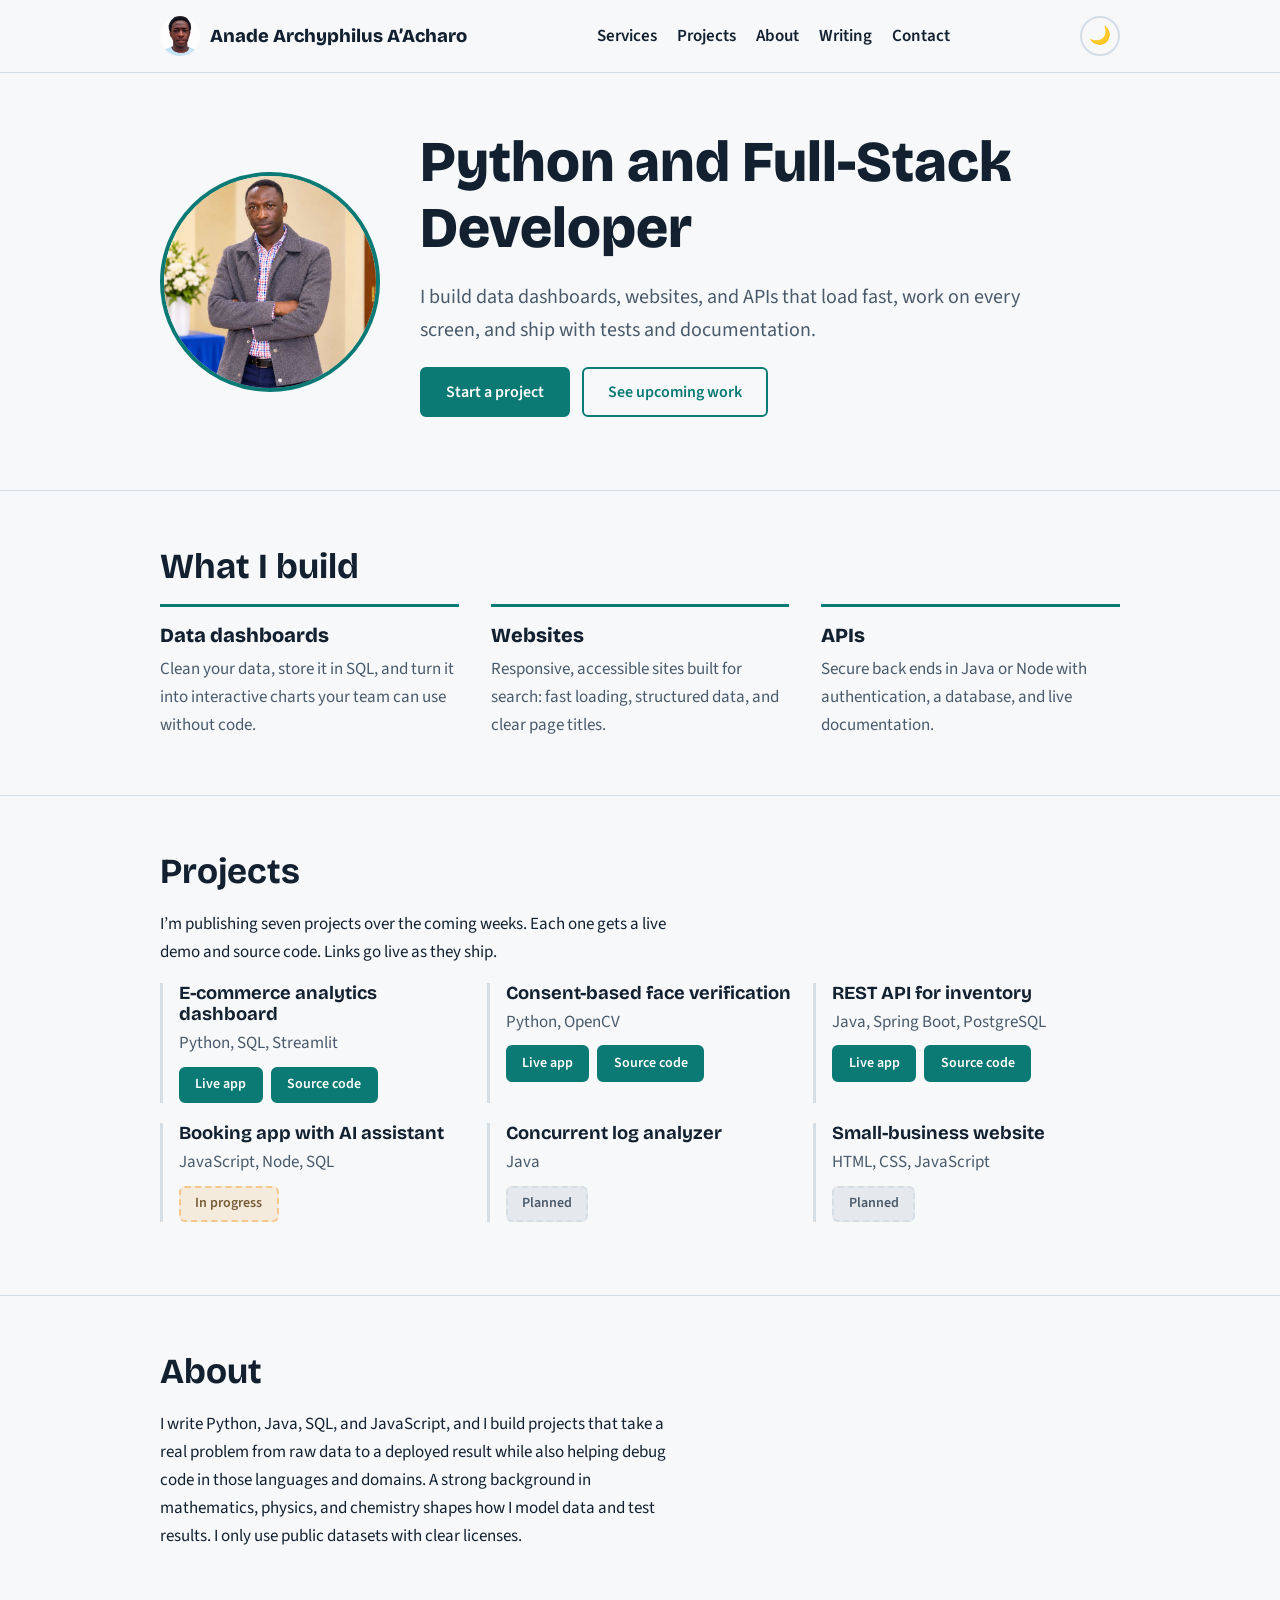
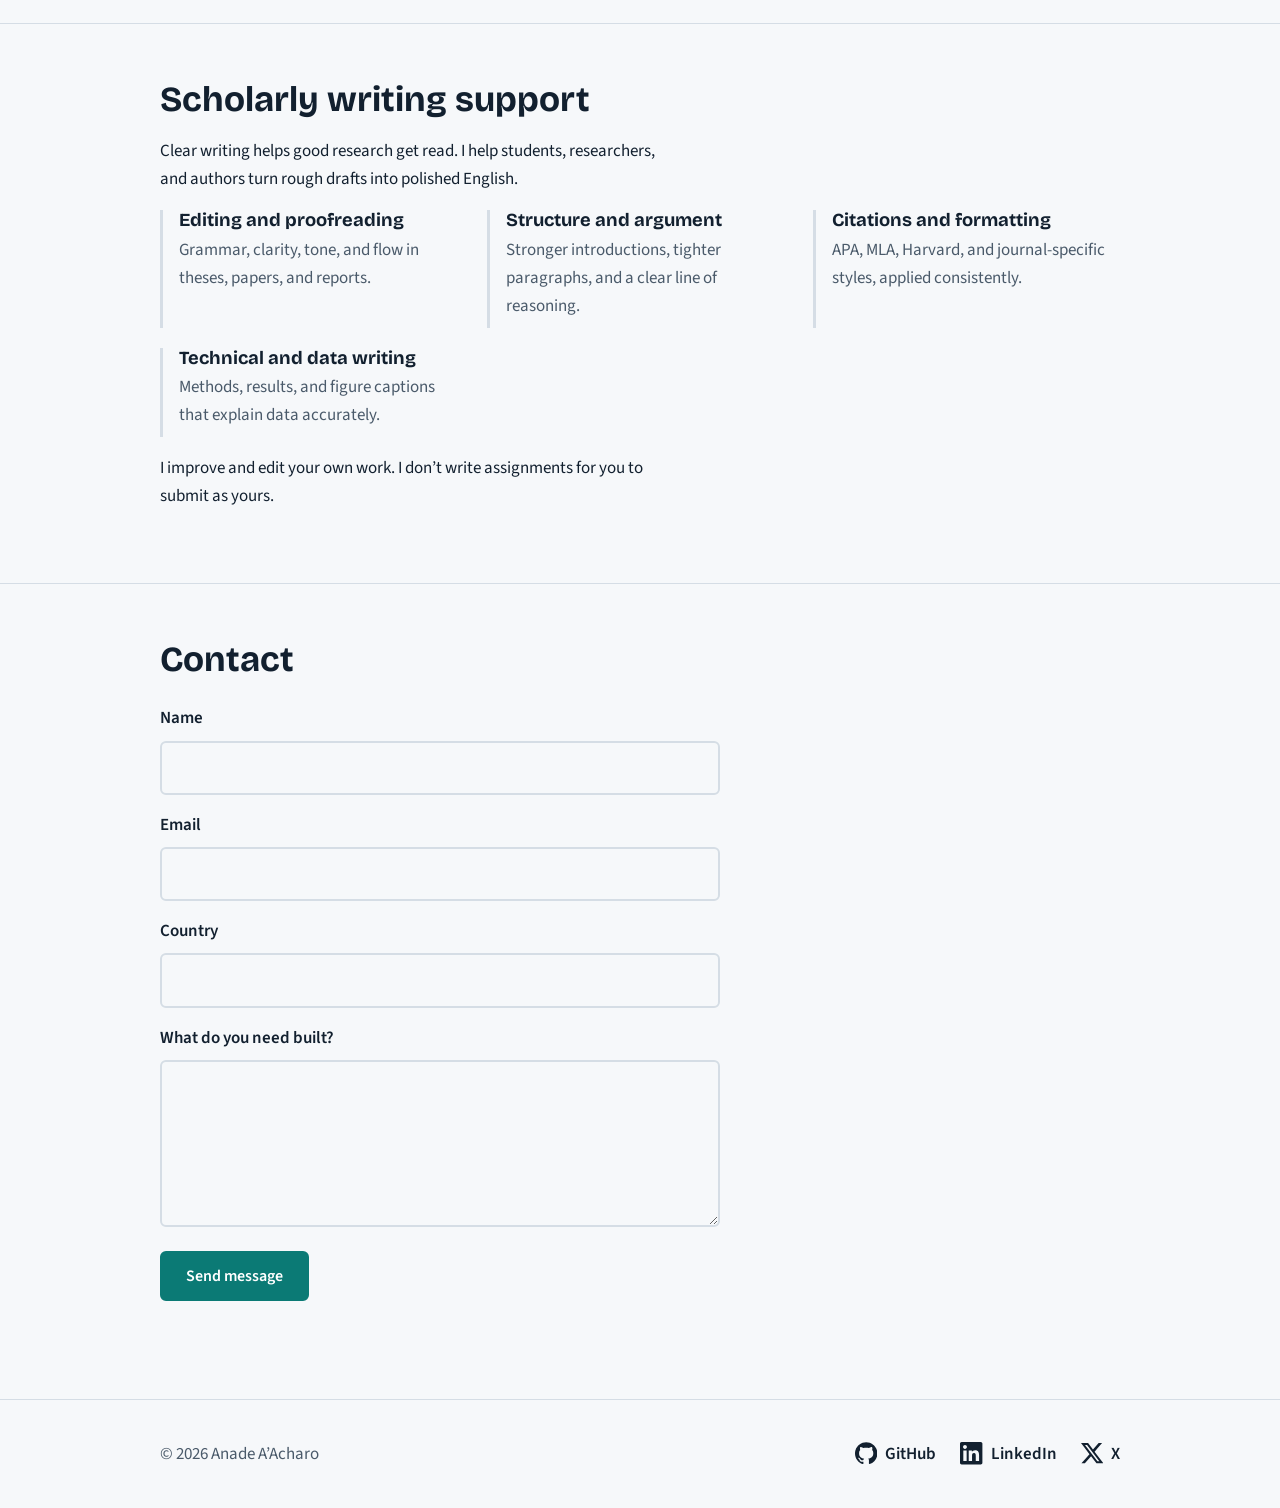
==== index.html @ d9022b90 "Add inventory applications links" ====
<!DOCTYPE html>
<!-- The doctype tells the browser to use modern HTML5 rules. -->
<html lang="en"> <!-- lang helps screen readers and search engines know the language -->
<head>
  <meta charset="UTF-8">
  <!-- Makes the page scale properly on phones: essential for responsiveness -->
  <meta name="viewport" content="width=device-width, initial-scale=1">

  <!-- SEO: the title and description are what Google shows in search results -->
  <title>Anade A’Acharo | Python and Full-Stack Developer | Data Analyst</title>
  <meta name="description" content="Freelance Python and full-stack developer building data dashboards, responsive websites, and REST APIs, with scholarly writing and editing support for clients worldwide.">
  <link rel="canonical" href="https://aachar-0.github.io/">
  <meta name="author" content="Anade A’Acharo">
  <meta name="google-site-verification" content="kUmD4lIhFKWW8tLkcG2VyzNRamqVXwIVjTG7oOq6bxc" />

  <!-- Open Graph / Twitter: the preview card shown when the link is shared on LinkedIn.
       og-image.jpg is a 1200x630 card made by tools/make_og_image.py (face fully visible) -->
  <meta property="og:type" content="website">
  <meta property="og:title" content="Anade A’Acharo | Python and Full-Stack Developer | Data Analyst">
  <meta property="og:description" content="Data dashboards, websites, and APIs built to be fast, tested, and documented.">
  <meta property="og:url" content="https://aachar-0.github.io/">
  <meta property="og:image" content="https://aachar-0.github.io/assets/og-image.jpg">
  <meta property="og:image:width" content="1200">
  <meta property="og:image:height" content="630">
  <meta property="og:image:alt" content="Portrait of Anade A’Acharo, Python and full-stack developer">
  <meta name="twitter:card" content="summary_large_image">

  <!-- Structured data: tells search engines exactly who this page is about -->
  <script type="application/ld+json">
  {
    "@context": "https://schema.org",
    "@type": "Person",
    "name": "Anade A’Acharo",
    "jobTitle": "Python and Full-Stack Developer",
    "url": "https://aachar-0.github.io/",
    "image": "https://aachar-0.github.io/assets/photo.jpg",
    "sameAs": ["https://github.com/AAchar-0", "https://www.linkedin.com/in/anade-archyphilus-acharo-9b83a5324/", "https://x.com/a_acharo"],
    "knowsAbout": ["Python", "Java", "JavaScript", "SQL", "Data visualization", "REST APIs", "Applied mathematics", "Academic editing", "Scholarly writing"]
  }
  </script>

  <!-- Fonts load from Google; the fallback fonts in the CSS show while they download -->
  <link rel="preconnect" href="https://fonts.googleapis.com">
  <link rel="preconnect" href="https://fonts.gstatic.com" crossorigin>
  <link href="https://fonts.googleapis.com/css2?family=Bricolage+Grotesque:wght@600;800&family=Source+Sans+3:wght@400;600&display=swap" rel="stylesheet">
  <script>
    /* Runs before the page paints: re-applies the theme the visitor chose last time */
    try { var t = localStorage.getItem('theme'); if (t) document.documentElement.dataset.theme = t; } catch (e) {}
  </script>
  <link rel="stylesheet" href="css/style.css">
</head>
<body>
  <!-- Skip link: lets keyboard users jump past the menu (accessibility) -->
  <a class="skip" href="#main">Skip to content</a>

  <header class="site-header">
    <div class="scroll-progress" aria-hidden="true"></div>
    <a class="brand" href="#top"><img class="logo" src="assets/logo.jpeg" width="40" height="40" alt="A passport size image of Anade Archyphilus A’Acharo"> <span>Anade Archyphilus A’Acharo</span></a>
    <nav id="nav" aria-label="Main">
      <a href="#services">Services</a>
      <a href="#projects">Projects</a>
      <a href="#about">About</a>
      <a href="#writing">Writing</a>
      <a href="#contact">Contact</a>
    </nav>
    <div class="header-actions">
      <!-- Theme button: script.js swaps the icon and the label -->
      <button class="theme-btn" type="button" aria-label="Switch to dark theme"><span aria-hidden="true">🌙</span></button>
      <button class="menu-btn" aria-expanded="false" aria-controls="nav">Menu</button>
    </div>
  </header>

  <main id="main">
    <!-- HERO: one h1 per page is an SEO rule -->
    <section class="hero" id="top">
      <img class="photo" src="assets/photo.jpg" width="220" height="220"
           alt="Portrait of Anade A’Acharo, Python and full-stack developer">
      <div>
        <h1>Python and Full-Stack Developer</h1>
        <p class="lead">I build data dashboards, websites, and APIs that load fast, work on every screen, and ship with tests and documentation.</p>
        <p class="actions">
          <a class="btn" href="#contact">Start a project</a>
          <a class="btn ghost" href="#projects">See upcoming work</a>
        </p>
      </div>
    </section>

    <section id="services">
      <h2>What I build</h2>
      <dl class="services">
        <div><dt>Data dashboards</dt>
          <dd>Clean your data, store it in SQL, and turn it into interactive charts your team can use without code.</dd></div>
        <div><dt>Websites</dt>
          <dd>Responsive, accessible sites built for search: fast loading, structured data, and clear page titles.</dd></div>
        <div><dt>APIs</dt>
          <dd>Secure back ends in Java or Node with authentication, a database, and live documentation.</dd></div>
      </dl>
    </section>

    <section id="projects">
      <h2>Projects</h2>
      <p>I’m publishing seven projects over the coming weeks. Each one gets a live demo and source code. Links go live as they ship.</p>
      <!-- Status chips: "Live" and "Source code" are links. "In progress" and "Planned" are plain labels
           until a project ships. When it does, replace its label with link chips like the first card. -->
      <ul class="projects">
        <li><h3>E-commerce analytics dashboard</h3><p>Python, SQL, Streamlit</p>
          <div class="chips">
            <a class="chip chip-live" href="https://aacharo-retail-analytics.streamlit.app/" rel="noopener">Live app</a>
            <a class="chip chip-live" href="https://github.com/AAchar-0/ecommerce-analytics-dashboard" rel="noopener">Source code</a>
          </div></li>
        <li><h3>Consent-based face verification</h3><p>Python, OpenCV</p>
          <div class="chips">
           <a class="chip chip-live" href="https://face-verification-demo.streamlit.app" rel="noopener">Live app</a>
           <a class="chip chip-live" href="https://github.com/AAchar-0/face-verification-system" rel="noopener">Source code</a>
        </div></li>
        <li><h3>REST API for inventory</h3><p>Java, Spring Boot, PostgreSQL</p>
          <div class="chips">
           <a class="chip chip-live" href="https://inventory-api-jl5m.onrender.com/swagger-ui.html" rel="noopener">Live app</a>
           <a class="chip chip-live" href="https://github.com/AAchar-0/inventory-api" rel="noopener">Source code</a>  
          </div></li>
        <li><h3>Booking app with AI assistant</h3><p>JavaScript, Node, SQL</p>
          <div class="chips"><span class="chip chip-progress">In progress</span></div></li>
        <li><h3>Concurrent log analyzer</h3><p>Java</p>
          <div class="chips"><span class="chip chip-planned">Planned</span></div></li>
        <li><h3>Small-business website</h3><p>HTML, CSS, JavaScript</p>
          <div class="chips"><span class="chip chip-planned">Planned</span></div></li>
      </ul>
    </section>

    <section id="about">
      <h2>About</h2>
      <p>I write Python, Java, SQL, and JavaScript, and I build projects that take a real problem from raw data to a deployed result while also helping debug code in those languages and domains. A strong background in mathematics, physics, and chemistry shapes how I model data and test results. I only use public datasets with clear licenses.</p>
    </section>

    <section id="writing">
      <h2>Scholarly writing support</h2>
      <p>Clear writing helps good research get read. I help students, researchers, and authors turn rough drafts into polished English.</p>
      <ul class="projects">
        <li><h3>Editing and proofreading</h3><p>Grammar, clarity, tone, and flow in theses, papers, and reports.</p></li>
        <li><h3>Structure and argument</h3><p>Stronger introductions, tighter paragraphs, and a clear line of reasoning.</p></li>
        <li><h3>Citations and formatting</h3><p>APA, MLA, Harvard, and journal-specific styles, applied consistently.</p></li>
        <li><h3>Technical and data writing</h3><p>Methods, results, and figure captions that explain data accurately.</p></li>
      </ul>
      <p>I improve and edit your own work. I don’t write assignments for you to submit as yours.</p>
    </section>

    <section id="contact">
      <h2>Contact</h2>
      <!-- Formspree receives the message and emails it to you -->
      <form id="contact-form" action="https://formspree.io/f/xkjrjvyl" method="POST">
        <label for="name">Name</label>
        <input id="name" name="name" type="text" autocomplete="name" required>
        <label for="email">Email</label>
        <input id="email" name="email" type="email" autocomplete="email" required>
        <label for="country">Country</label>
        <input id="country" name="country" type="text" autocomplete="country-name">
        <label for="message">What do you need built?</label>
        <textarea id="message" name="message" rows="5" required></textarea>
        <button class="btn" type="submit">Send message</button>
        <p id="form-status" role="status"></p>
      </form>
    </section>
  </main>

  <footer>
    <p>© <span id="year">2026</span> Anade A’Acharo</p>

    <!-- Social links: each icon is an inline SVG that takes the text colour (currentColor) -->
    <ul class="social" aria-label="Social media">
      <li>
        <a href="https://github.com/AAchar-0" rel="noopener">
          <svg viewBox="0 0 24 24" aria-hidden="true"><path d="M12 .297c-6.63 0-12 5.373-12 12 0 5.303 3.438 9.8 8.205 11.385.6.113.82-.258.82-.577 0-.285-.01-1.04-.015-2.04-3.338.724-4.042-1.61-4.042-1.61C4.422 18.07 3.633 17.7 3.633 17.7c-1.087-.744.084-.729.084-.729 1.205.084 1.838 1.236 1.838 1.236 1.07 1.835 2.809 1.305 3.495.998.108-.776.417-1.305.76-1.605-2.665-.3-5.466-1.332-5.466-5.93 0-1.31.465-2.38 1.235-3.22-.135-.303-.54-1.523.105-3.176 0 0 1.005-.322 3.3 1.23.96-.267 1.98-.399 3-.405 1.02.006 2.04.138 3 .405 2.28-1.552 3.285-1.23 3.285-1.23.645 1.653.24 2.873.12 3.176.765.84 1.23 1.91 1.23 3.22 0 4.61-2.805 5.625-5.475 5.92.42.36.81 1.096.81 2.22 0 1.606-.015 2.896-.015 3.286 0 .315.21.69.825.57C20.565 22.092 24 17.592 24 12.297c0-6.627-5.373-12-12-12"/></svg>
          <span>GitHub</span>
        </a>
      </li>
      <li>
        <a href="https://www.linkedin.com/in/anade-archyphilus-acharo-9b83a5324/" rel="noopener">
          <svg viewBox="0 0 24 24" aria-hidden="true"><path d="M20.447 20.452h-3.554v-5.569c0-1.328-.027-3.037-1.852-3.037-1.853 0-2.136 1.445-2.136 2.939v5.667H9.351V9h3.414v1.561h.046c.477-.9 1.637-1.85 3.37-1.85 3.601 0 4.267 2.37 4.267 5.455v6.286zM5.337 7.433c-1.144 0-2.063-.926-2.063-2.065 0-1.138.92-2.063 2.063-2.063 1.14 0 2.064.925 2.064 2.063 0 1.139-.925 2.065-2.064 2.065zm1.782 13.019H3.555V9h3.564v11.452zM22.225 0H1.771C.792 0 0 .774 0 1.729v20.542C0 23.227.792 24 1.771 24h20.451C23.2 24 24 23.227 24 22.271V1.729C24 .774 23.2 0 22.222 0h.003z"/></svg>
          <span>LinkedIn</span>
        </a>
      </li>
      <li>
        <!-- Replace YOUR-X-HANDLE with your real X username, without the @ -->
        <a href="https://x.com/a_acharo" rel="noopener">
          <svg viewBox="0 0 24 24" aria-hidden="true"><path d="M18.901 1.153h3.68l-8.04 9.19L24 22.846h-7.406l-5.8-7.584-6.638 7.584H.474l8.6-9.83L0 1.154h7.594l5.243 6.932ZM17.61 20.644h2.039L6.486 3.24H4.298Z"/></svg>
          <span>X</span>
        </a>
      </li>
    </ul>
  </footer>

  <!-- defer: the script runs after the page has loaded -->
  <script src="js/script.js" defer></script>
</body>
</html>
---- css/style.css ----
/* ---------- 1. Design tokens ----------
   Variables (custom properties) store colours once so you can change the
   whole theme in one place. var(--name) reads them back. */
:root {
  --bg: #f6f8fa;
  --ink: #12202f;
  --muted: #4a5a6a;
  --line: #d5dde5;
  --accent: #0b7a75;
  --accent-ink: #ffffff;
  --focus: #f2a541;
  color-scheme: light dark;
}
:root[data-theme="light"] { color-scheme: light; }

/* Dark mode: applies automatically when the visitor's device is set to dark,
   unless the visitor chose light with the theme button */
@media (prefers-color-scheme: dark) {
  :root:not([data-theme="light"]) {
    --bg: #101a24;
    --ink: #e8eef3;
    --muted: #a3b2c0;
    --line: #2a3a4a;
    --accent: #4fc3bc;
    --accent-ink: #08201f;
  }
}

/* Manual choice: the theme button sets data-theme="dark" on the page */
:root[data-theme="dark"] {
  color-scheme: dark;
  --bg: #101a24;
  --ink: #e8eef3;
  --muted: #a3b2c0;
  --line: #2a3a4a;
  --accent: #4fc3bc;
  --accent-ink: #08201f;
}

/* ---------- 2. Base ---------- */
* { box-sizing: border-box; }           /* padding no longer widens elements */
html { scroll-behavior: smooth; scroll-padding-top: 5rem; } /* stops the sticky header covering section titles */
body {
  margin: 0;
  background: var(--bg);
  color: var(--ink);
  font: 1.0625rem/1.65 "Source Sans 3", system-ui, sans-serif; /* fallback stack */
}
h1, h2, h3 { font-family: "Bricolage Grotesque", system-ui, sans-serif; line-height: 1.15; }
h1 { font-size: clamp(2.2rem, 6vw, 3.6rem); font-weight: 800; margin: 0 0 1rem; }
h2 { font-size: clamp(1.6rem, 4vw, 2.2rem); margin: 0 0 1rem; }
a { color: var(--accent); }
img { max-width: 100%; height: auto; }  /* images never overflow on small screens */
p { max-width: 65ch; }                  /* readable line length */

/* Visible keyboard focus: an accessibility requirement */
:focus-visible { outline: 3px solid var(--focus); outline-offset: 3px; }

.skip { position: absolute; left: -999px; }
.skip:focus { left: 1rem; top: 1rem; background: var(--bg); padding: .5rem 1rem; z-index: 10; }

/* ---------- 3. Layout ----------
   padding-inline uses max() so content keeps a comfortable margin on phones
   and centres itself inside a 960px column on large screens. */
section, .site-header, footer {
  padding-inline: max(1.25rem, calc((100% - 960px) / 2));
}
section { padding-block: 3.5rem; border-top: 1px solid var(--line); }

.site-header {
  display: flex; flex-wrap: wrap; align-items: center; justify-content: space-between;
  gap: .75rem; padding-block: 1rem;
  position: sticky; top: 0; background: var(--bg); z-index: 5;
  border-bottom: 1px solid var(--line);
}
.brand {
  display: flex; align-items: center; gap: .6rem;
  font: 800 1.15rem "Bricolage Grotesque", sans-serif; text-decoration: none; color: var(--ink);
}
nav { display: flex; gap: 1.25rem; }
nav a { text-decoration: none; color: var(--ink); font-weight: 600; }
nav a:hover { color: var(--accent); }
.logo { width: 40px; height: 40px; border-radius: 50%; object-fit: cover; flex: none; }
.header-actions { display: flex; gap: .5rem; align-items: center; }
.theme-btn { background: none; border: 2px solid var(--line); border-radius: 50%; width: 2.5rem; height: 2.5rem;
  font-size: 1.1rem; cursor: pointer; line-height: 1; }
.theme-btn:hover { border-color: var(--accent); }
.menu-btn { display: none; }

/* ---------- 4. Hero: photo beside text, stacked on phones ---------- */
.hero { display: grid; grid-template-columns: 220px 1fr; gap: 2.5rem; align-items: center; border-top: 0; }
.photo { border-radius: 50%; object-fit: cover; border: 4px solid var(--accent); }
.lead { font-size: 1.25rem; color: var(--muted); }
.actions { display: flex; flex-wrap: wrap; gap: .75rem; }

.btn {
  display: inline-block; padding: .75rem 1.5rem; border: 2px solid var(--accent);
  background: var(--accent); color: var(--accent-ink);
  font: 600 1rem "Source Sans 3", sans-serif; border-radius: 6px; text-decoration: none; cursor: pointer;
}
.btn.ghost { background: transparent; color: var(--accent); }
.btn:hover { filter: brightness(1.1); }

/* ---------- 5. Services: a definition list divided by rules, not cards ---------- */
.services { display: grid; grid-template-columns: repeat(3, 1fr); gap: 2rem; margin: 0; }
.services div { border-top: 3px solid var(--accent); padding-top: 1rem; }
.services dt { font: 800 1.25rem "Bricolage Grotesque", sans-serif; }
.services dd { margin: .5rem 0 0; color: var(--muted); }

/* ---------- 6. Projects: auto-fit grid wraps by itself, no media query needed ---------- */
.projects { list-style: none; padding: 0; display: grid; gap: 1.25rem;
  grid-template-columns: repeat(auto-fit, minmax(250px, 1fr)); }
.projects li { border-left: 3px solid var(--line); padding-left: 1rem; }
.projects h3 { margin: 0; font-size: 1.15rem; }
.projects p { margin: .25rem 0 .5rem; color: var(--muted); }
.status { font-weight: 600; }

/* ---------- 7. Form ---------- */
form { display: grid; gap: .5rem; max-width: 560px; }
label { font-weight: 600; margin-top: .5rem; }
input, textarea {
  width: 100%; padding: .7rem; font: inherit; color: var(--ink);
  background: transparent; border: 2px solid var(--line); border-radius: 6px;
}
form .btn { justify-self: start; margin-top: 1rem; }

footer { padding-block: 2rem; border-top: 1px solid var(--line); color: var(--muted); }
/* Footer: copyright on the left, social links on the right; stacks on narrow screens */
footer { display: flex; flex-wrap: wrap; align-items: center; justify-content: space-between; gap: 1rem; }
footer p { margin: 0; }
.social { display: flex; flex-wrap: wrap; gap: 1.5rem; list-style: none; margin: 0; padding: 0; }
.social a { display: inline-flex; align-items: center; gap: .5rem; padding: .5rem 0;  /* padding = bigger tap area */
  color: var(--ink); text-decoration: none; font-weight: 600; }
.social a:hover { color: var(--accent); }
.social svg { width: 1.4rem; height: 1.4rem; fill: currentColor; }  /* takes the text colour, so it follows the theme */

/* ---------- 8. Responsive rules: apply only on narrow screens ---------- */
@media (max-width: 720px) {
  /* Header: name on the left; flex:1 on the name pushes the buttons to the top right */
  .brand { flex: 1 1 0; min-width: 0; font-size: 1rem; }
  .header-actions { flex: none; }
  .menu-btn { display: block; background: none; color: var(--ink); border: 2px solid var(--line);
    padding: .4rem .9rem; border-radius: 6px; font: 600 1rem "Source Sans 3", sans-serif; cursor: pointer; }
  /* Dropdown: a panel that hangs directly under the header, on the right,
     below the Menu button. The sticky header is its positioning parent. */
  nav {
    display: none;               /* hidden until Menu is tapped */
    position: absolute;
    top: 100%;                   /* starts right at the bottom edge of the header */
    right: 1.25rem;              /* lines up with the Menu button */
    width: min(260px, calc(100% - 2.5rem));
    flex-direction: column;
    gap: 0;
    background: var(--bg);
    border: 2px solid var(--line);
    border-radius: 10px;
    overflow: hidden;            /* keeps the corners rounded around the links */
    box-shadow: 0 8px 24px rgba(0, 0, 0, .18);
  }
  nav.open { display: flex; }    /* JavaScript adds .open when Menu is tapped */
  /* Each link is a full-width row separated by a bottom border */
  nav a { display: block; padding: .9rem 1.1rem; border-bottom: 1px solid var(--line); }
  nav a:last-child { border-bottom: 0; }
  nav a:hover { background: var(--line); color: var(--ink); }

  /* Hero: one column; big square photo centred with the title underneath */
  .hero { grid-template-columns: 1fr; text-align: left; }
  .photo {
    width: min(100%, 340px);     /* big, but never wider than the screen */
    height: auto;
    aspect-ratio: 1 / 1;         /* keeps it a perfect square */
    justify-self: center;        /* centres it inside the column */
    border-radius: 16px;         /* use 50% instead for a circle */
  }
  .services { grid-template-columns: 1fr; }
}

/* Respect visitors who turn animations off in their system settings */
@media (prefers-reduced-motion: reduce) { html { scroll-behavior: auto; } }


/* ---------- 9. Scroll progress bar ---------- */
/* Hide the browser's own page scrollbar. Scrolling still works with the wheel, touch and keys. */
/* Hide the browser's own page scrollbar on phones and narrow windows. On wide screens with a
   mouse it stays visible, so visitors can drag it. The teal progress bar shows everywhere. */
@media (max-width: 720px), (pointer: coarse) {
  html { scrollbar-width: none; }             /* Firefox, and current Chrome and Edge */
  html::-webkit-scrollbar { display: none; }  /* older Chrome, Edge and Safari */
}

/* The bar sits just below the header's bottom border (which stays as it is) and grows left to right */
.scroll-progress {
  position: absolute;           /* the sticky header is its positioning parent */
  top: calc(100% + 1px);        /* directly under the header's 1px border */
  left: 0;
  width: 100%;
  height: 4px;                  /* same thickness as the border around the hero photo */
  background: var(--accent);    /* same colour as that photo border; follows the theme */
  transform-origin: left center;
  transform: scaleX(0);         /* 0 = no bar at the top; JavaScript moves it from 0 to 1 */
  transition: transform 80ms linear;   /* smooths jumps, such as pressing End or tapping a menu link */
  pointer-events: none;         /* never blocks clicks on the page underneath */
}

/* People who turn animations off in their system settings get no easing */
@media (prefers-reduced-motion: reduce) { .scroll-progress { transition: none; } }


/* ---------- 10. Project status chips ---------- */
/* Small button-style labels under each project. Links look like the main buttons, only smaller. */
.chips { display: flex; flex-wrap: wrap; gap: .5rem; margin-top: .6rem; }

.chip {
  display: inline-block;
  padding: .4rem .9rem;
  border: 2px solid transparent;
  border-radius: 6px;                 /* same corner as the main buttons */
  font: 600 .875rem/1.4 "Source Sans 3", sans-serif;
  text-decoration: none;
  cursor: pointer;                       /* not clickable by default */
}

/* Finished: clickable and filled teal, like "Start a project" but smaller (Live and Source code share it) */
a.chip-live { background: var(--accent); border-color: var(--accent); color: var(--accent-ink); }
a.chip-live:hover { filter: brightness(1.1); }

/* In progress: not clickable yet, so muted amber with a dashed outline.
   color-mix blends the theme colours, so it adapts to light and dark mode. */
.chip-progress {
  background: color-mix(in srgb, var(--focus) 16%, var(--bg));
  border: 2px dashed color-mix(in srgb, var(--focus) 60%, var(--bg));
  color: color-mix(in srgb, var(--focus) 45%, var(--ink));
}

/* Planned: not clickable yet, so muted grey-blue with a dashed outline */
.chip-planned {
  background: color-mix(in srgb, var(--muted) 10%, var(--bg));
  border: 2px dashed var(--line);
  color: var(--muted);
}
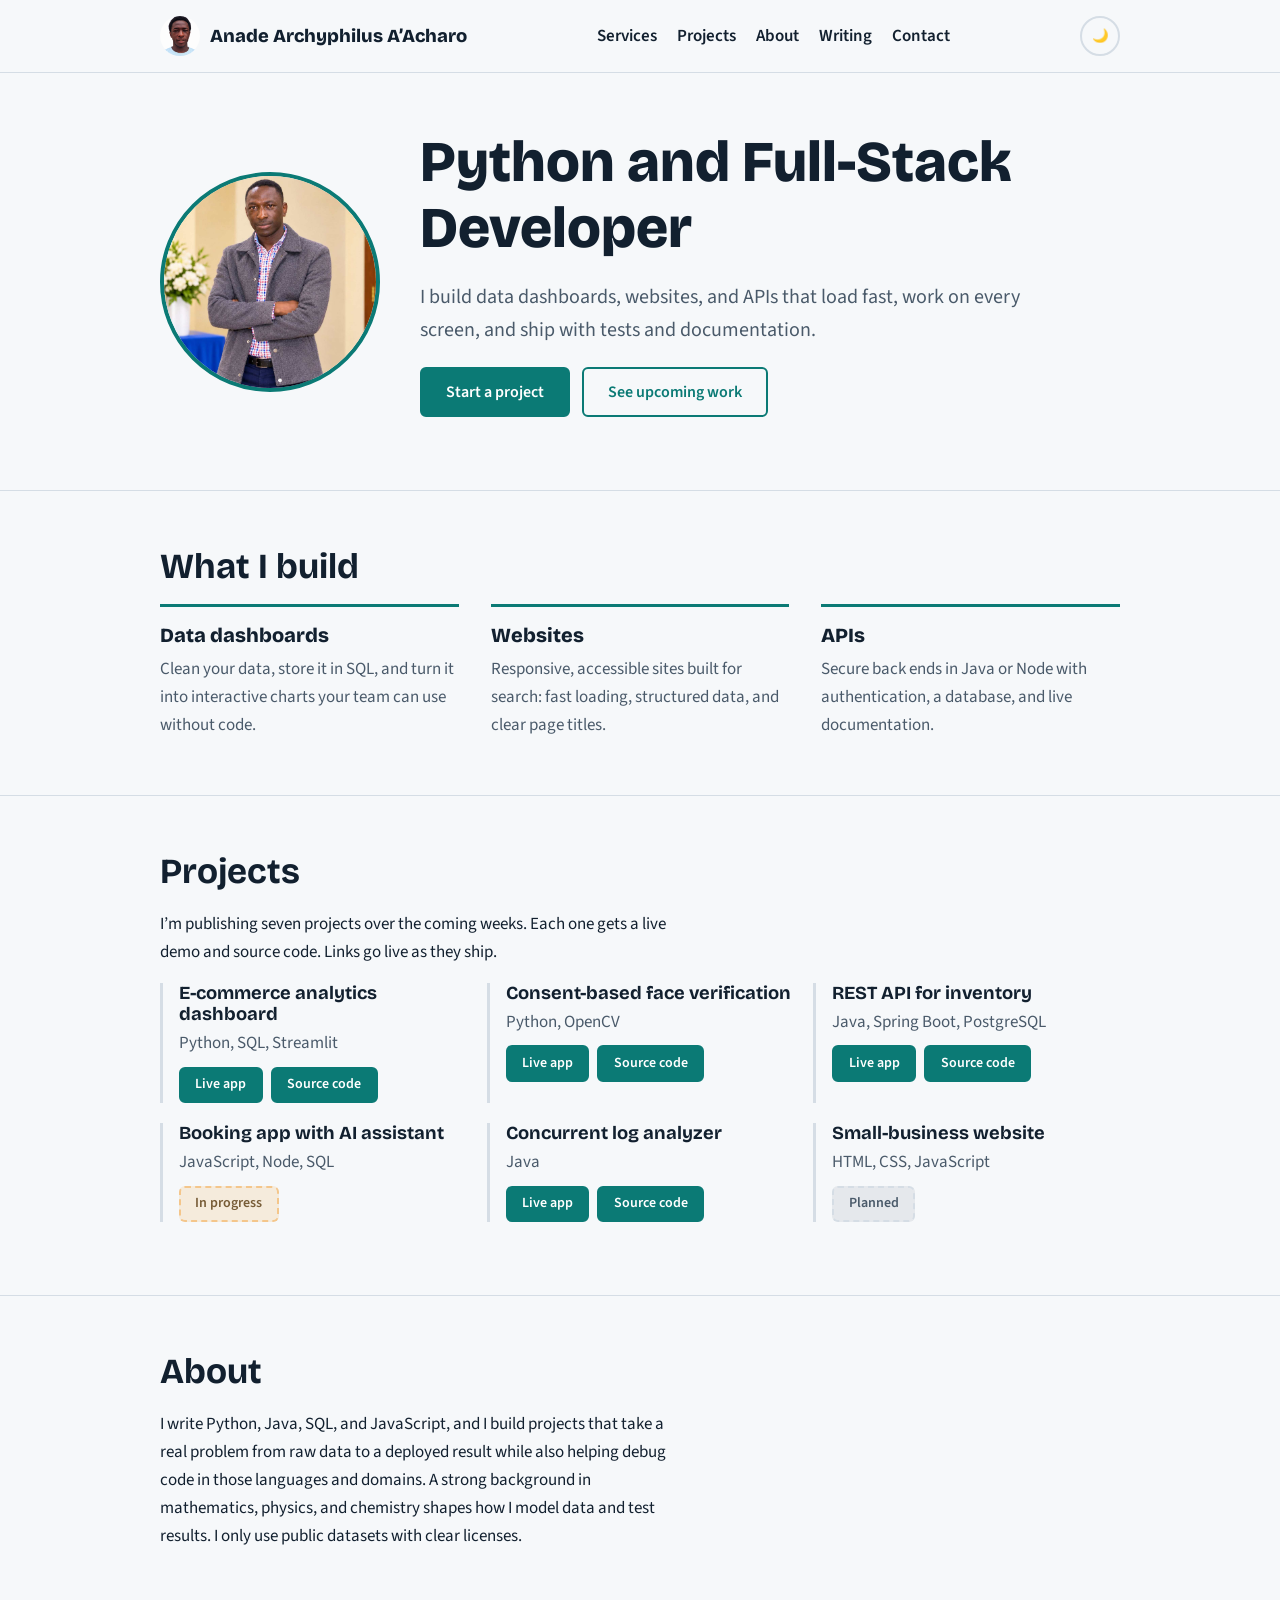
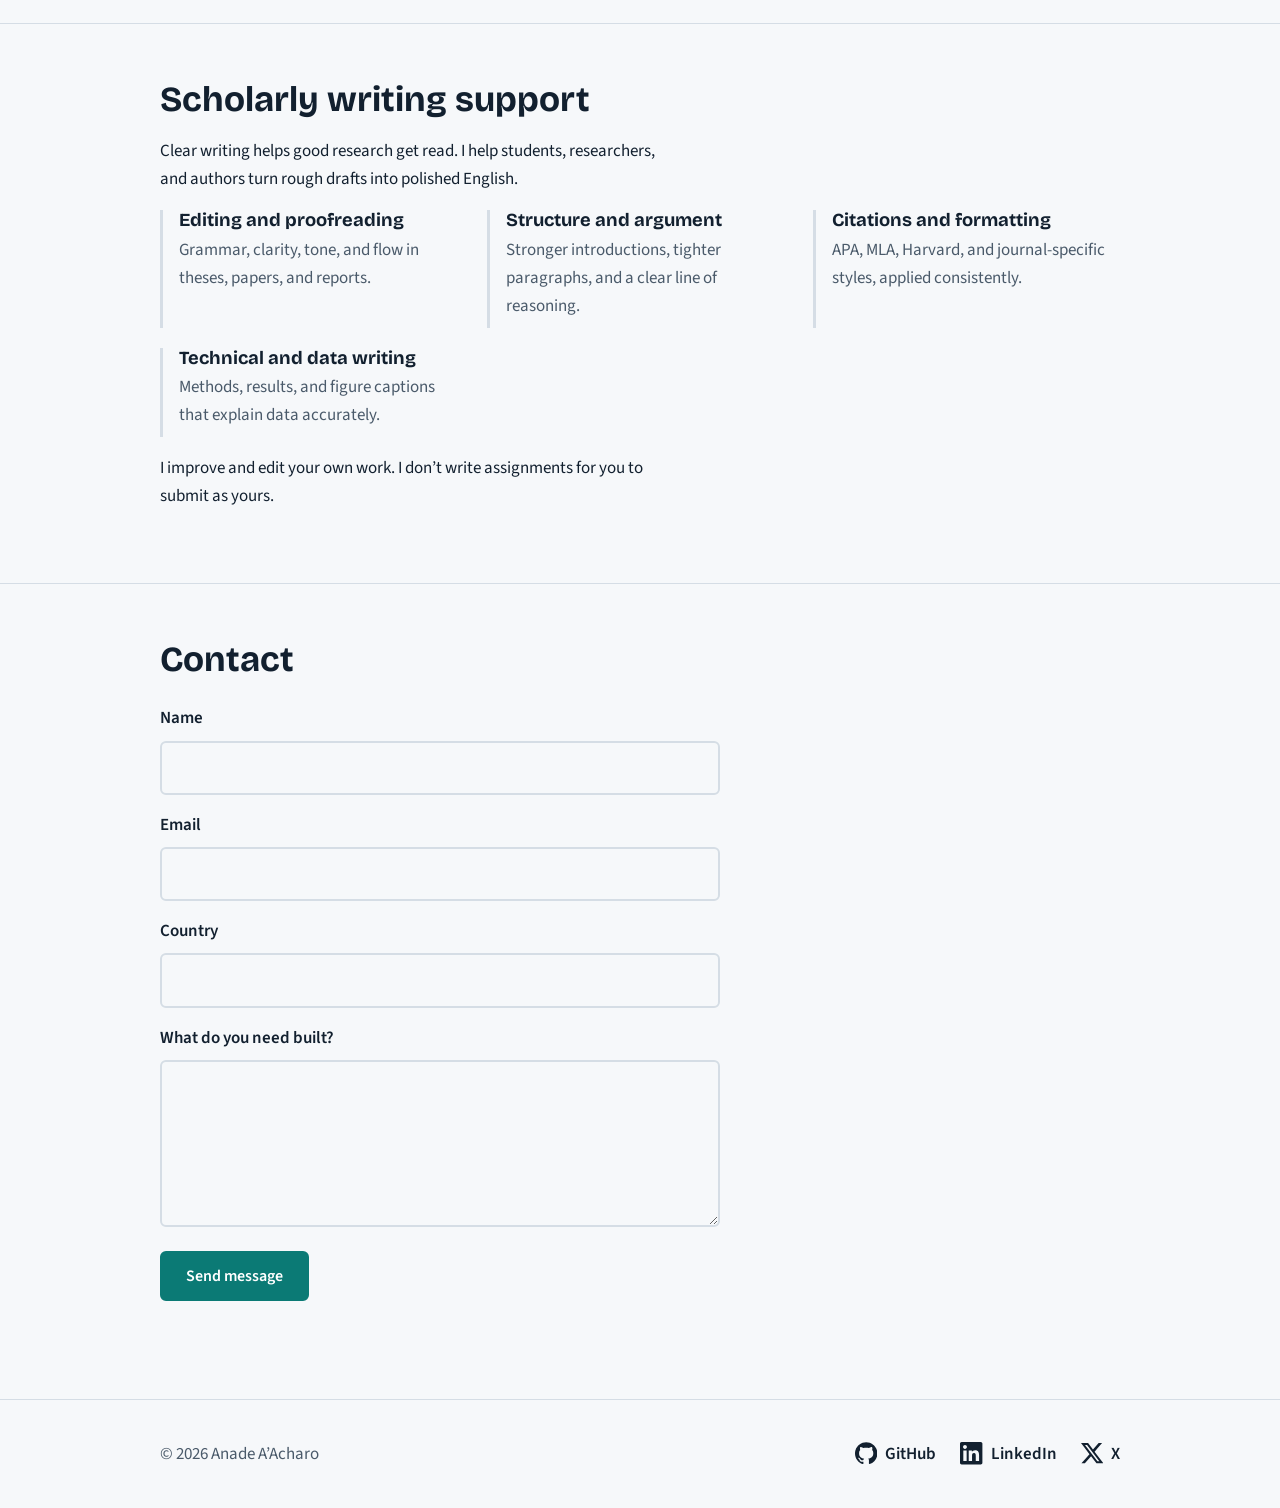
==== commit 9a59bf35: "Pin-shaped photo scroll handle" ====
--- a/index.html
+++ b/index.html
@@ -121,7 +121,10 @@
         <li><h3>Booking app with AI assistant</h3><p>JavaScript, Node, SQL</p>
           <div class="chips"><span class="chip chip-progress">In progress</span></div></li>
         <li><h3>Concurrent log analyzer</h3><p>Java</p>
-          <div class="chips"><span class="chip chip-planned">Planned</span></div></li>
+          <div class="chips">
+             <a class="chip chip-live" href="https://log-analyzer-vjuz.onrender.com" rel="noopener">Live app</a>
+             <a class="chip chip-live" href="https://github.com/AAchar-0/log-analyzer" rel="noopener">Source code</a>
+          </div></li>
         <li><h3>Small-business website</h3><p>HTML, CSS, JavaScript</p>
           <div class="chips"><span class="chip chip-planned">Planned</span></div></li>
       </ul>
--- a/css/style.css
+++ b/css/style.css
@@ -83,8 +83,14 @@
 .logo { width: 40px; height: 40px; border-radius: 50%; object-fit: cover; flex: none; }
 .header-actions { display: flex; gap: .5rem; align-items: center; }
 .theme-btn { background: none; border: 2px solid var(--line); border-radius: 50%; width: 2.5rem; height: 2.5rem;
-  font-size: 1.1rem; cursor: pointer; line-height: 1; }
+  padding: 0; display: inline-flex; align-items: center; justify-content: center;
+  color: var(--ink);                 /* near-black in light mode, near-white in dark mode */
+  cursor: pointer; line-height: 1; }
 .theme-btn:hover { border-color: var(--accent); }
+.theme-btn svg { width: 1.25rem; height: 1.25rem; display: block; }   /* outline icons: stroke = currentColor */
+.theme-btn .icon-sun { display: none; }                                /* light mode shows the moon ... */
+.theme-btn[data-mode="dark"] .icon-sun { display: block; }             /* ... dark mode shows the sun */
+.theme-btn[data-mode="dark"] .icon-moon { display: none; }
 .menu-btn { display: none; }
 
 /* ---------- 4. Hero: photo beside text, stacked on phones ---------- */
@@ -183,7 +189,7 @@
 /* Hide the browser's own page scrollbar. Scrolling still works with the wheel, touch and keys. */
 /* Hide the browser's own page scrollbar on phones and narrow windows. On wide screens with a
    mouse it stays visible, so visitors can drag it. The teal progress bar shows everywhere. */
-@media (max-width: 720px), (pointer: coarse) {
+@media (max-width: 720px), (pointer: coarse), (min-width: 1050px) {
   html { scrollbar-width: none; }             /* Firefox, and current Chrome and Edge */
   html::-webkit-scrollbar { display: none; }  /* older Chrome, Edge and Safari */
 }
@@ -238,3 +244,35 @@
   border: 2px dashed var(--line);
   color: var(--muted);
 }
+
+
+/* ---------- 11. Photo scroll handle (wide screens with a mouse) ---------- */
+/* A small round photo rides along the right edge as you scroll, and can be dragged.
+   No track line. Hidden on phones, tablets and narrow windows, where the page has no scrollbar. */
+.scroll-thumb { display: none; }
+@media (min-width: 1050px) and (pointer: fine) {
+  .scroll-thumb {
+    display: block;
+    position: fixed; top: 0; right: 4px;   /* JavaScript moves it down with translateY */
+    width: 40px; height: 40px;
+    z-index: 20;
+    cursor: grab;
+    touch-action: none;                    /* lets the pointer drag it without the page scrolling instead */
+  }
+  .scroll-thumb[hidden] { display: none; } /* page too short to scroll */
+  .scroll-thumb.dragging { cursor: grabbing; }
+  .scroll-thumb-disc {
+    display: block; width: 100%; height: 100%;
+    box-sizing: border-box;
+    border-radius: 50%;
+    background: #fff;                      /* the small white circle */
+    padding: 2px;                          /* thin white ring between the photo and the outline */
+    border: 3px solid var(--accent);       /* same colour as the hero photo border; follows light and dark mode */
+    box-shadow: 0 2px 8px rgba(0, 0, 0, .25);
+    transition: transform 120ms ease;
+  }
+  .scroll-thumb:hover .scroll-thumb-disc,
+  .scroll-thumb.dragging .scroll-thumb-disc { transform: scale(1.12); }
+  .scroll-thumb img { display: block; width: 100%; height: 100%; border-radius: 50%; object-fit: cover; object-position: center 20%; }
+}
+@media (prefers-reduced-motion: reduce) { .scroll-thumb-disc { transition: none; } }
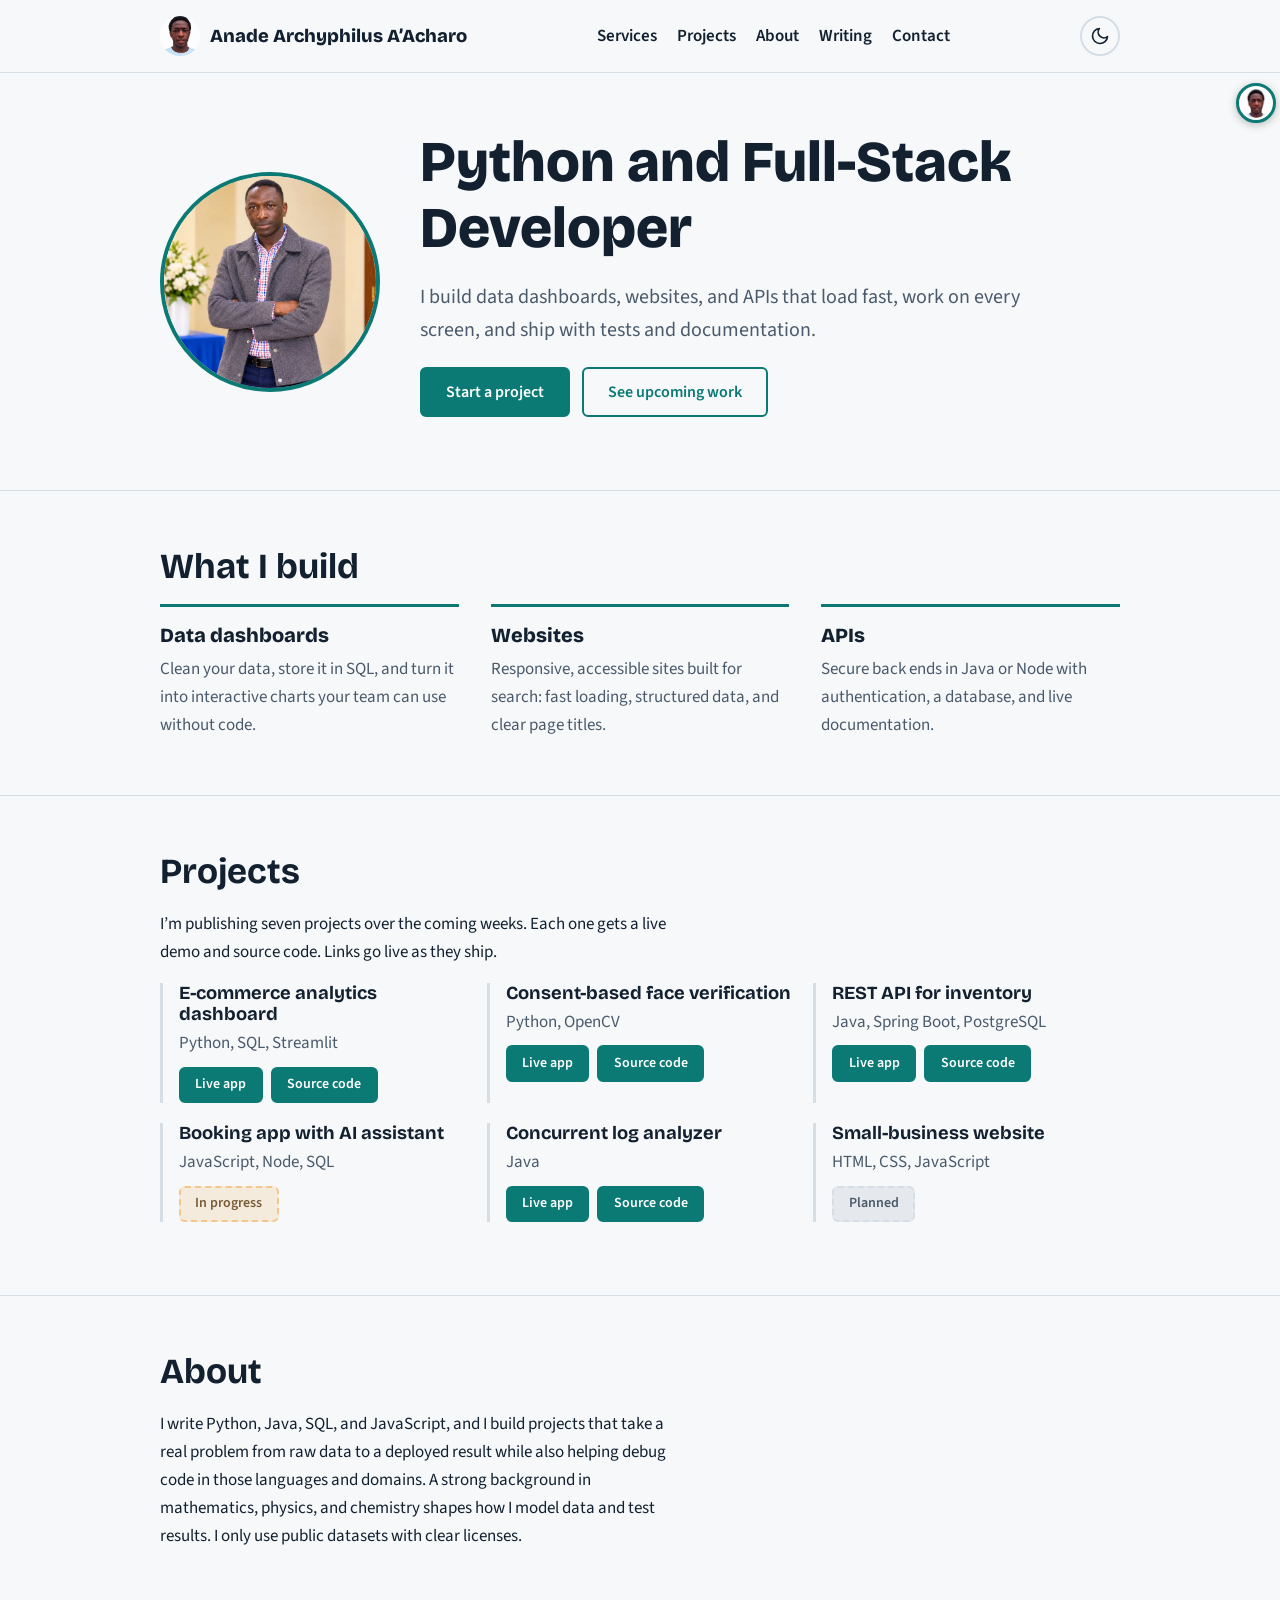
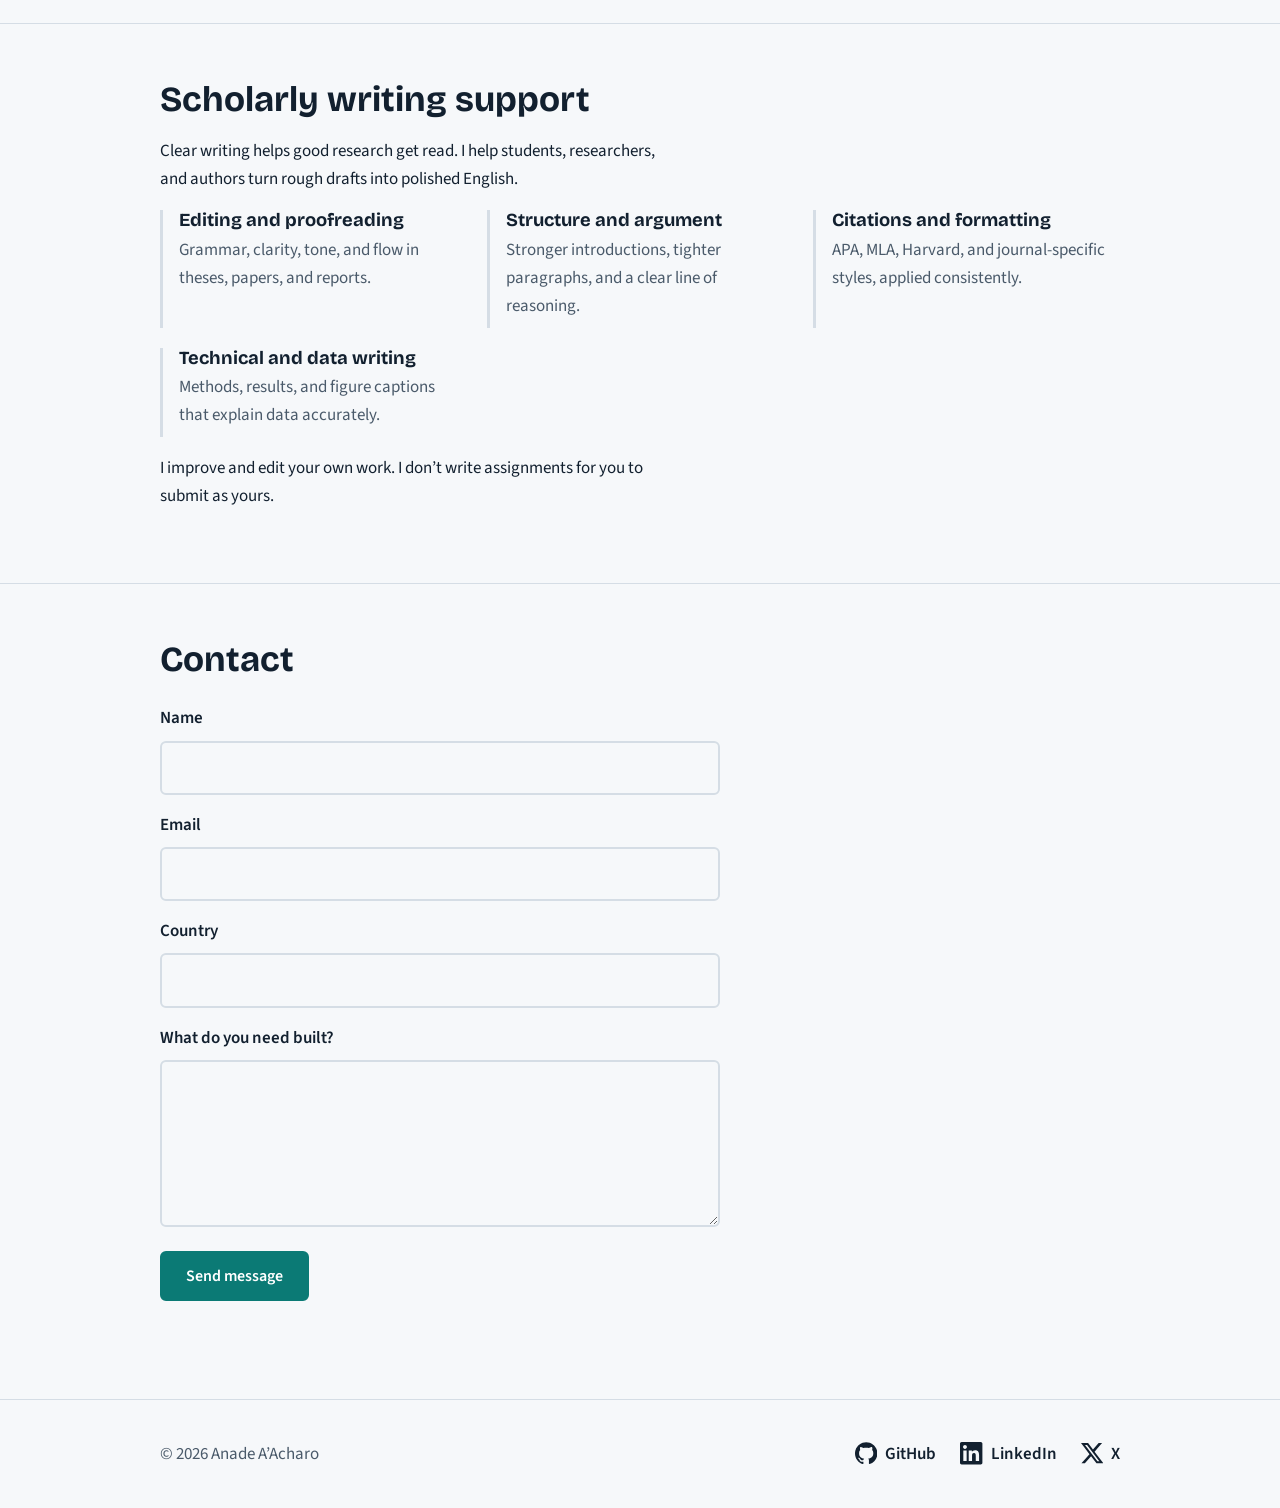
==== commit d8cac542: "Add outline theme icons, scroll handle markup and link Live app to landing page" ====
--- a/index.html
+++ b/index.html
@@ -65,10 +65,19 @@
     </nav>
     <div class="header-actions">
       <!-- Theme button: script.js swaps the icon and the label -->
-      <button class="theme-btn" type="button" aria-label="Switch to dark theme"><span aria-hidden="true">🌙</span></button>
+      <button class="theme-btn" type="button" aria-label="Switch to dark theme" data-mode="light"><span aria-hidden="true">
+          <!-- Outline moon (shown in light mode) and outline sun (shown in dark mode). They take the text colour. -->
+          <svg class="icon-moon" viewBox="0 0 24 24" fill="none" stroke="currentColor" stroke-width="2" stroke-linecap="round" stroke-linejoin="round"><path d="M21 12.8A9 9 0 1 1 11.2 3a7 7 0 0 0 9.8 9.8z"/></svg>
+          <svg class="icon-sun" viewBox="0 0 24 24" fill="none" stroke="currentColor" stroke-width="2" stroke-linecap="round" stroke-linejoin="round"><circle cx="12" cy="12" r="4"/><path d="M12 2v2M12 20v2M4.93 4.93l1.41 1.41M17.66 17.66l1.41 1.41M2 12h2M20 12h2M4.93 19.07l1.41-1.41M17.66 6.34l1.41-1.41"/></svg>
+        </span></button>
       <button class="menu-btn" aria-expanded="false" aria-controls="nav">Menu</button>
     </div>
   </header>
+
+  <!-- Photo scroll handle: replaces the browser's scrollbar on wide screens with a mouse (see style.css section 11) -->
+  <div class="scroll-thumb" aria-hidden="true" hidden>
+    <span class="scroll-thumb-disc"><img src="assets/logo.jpeg" alt="" width="40" height="40"></span>
+  </div>
 
   <main id="main">
     <!-- HERO: one h1 per page is an SEO rule -->
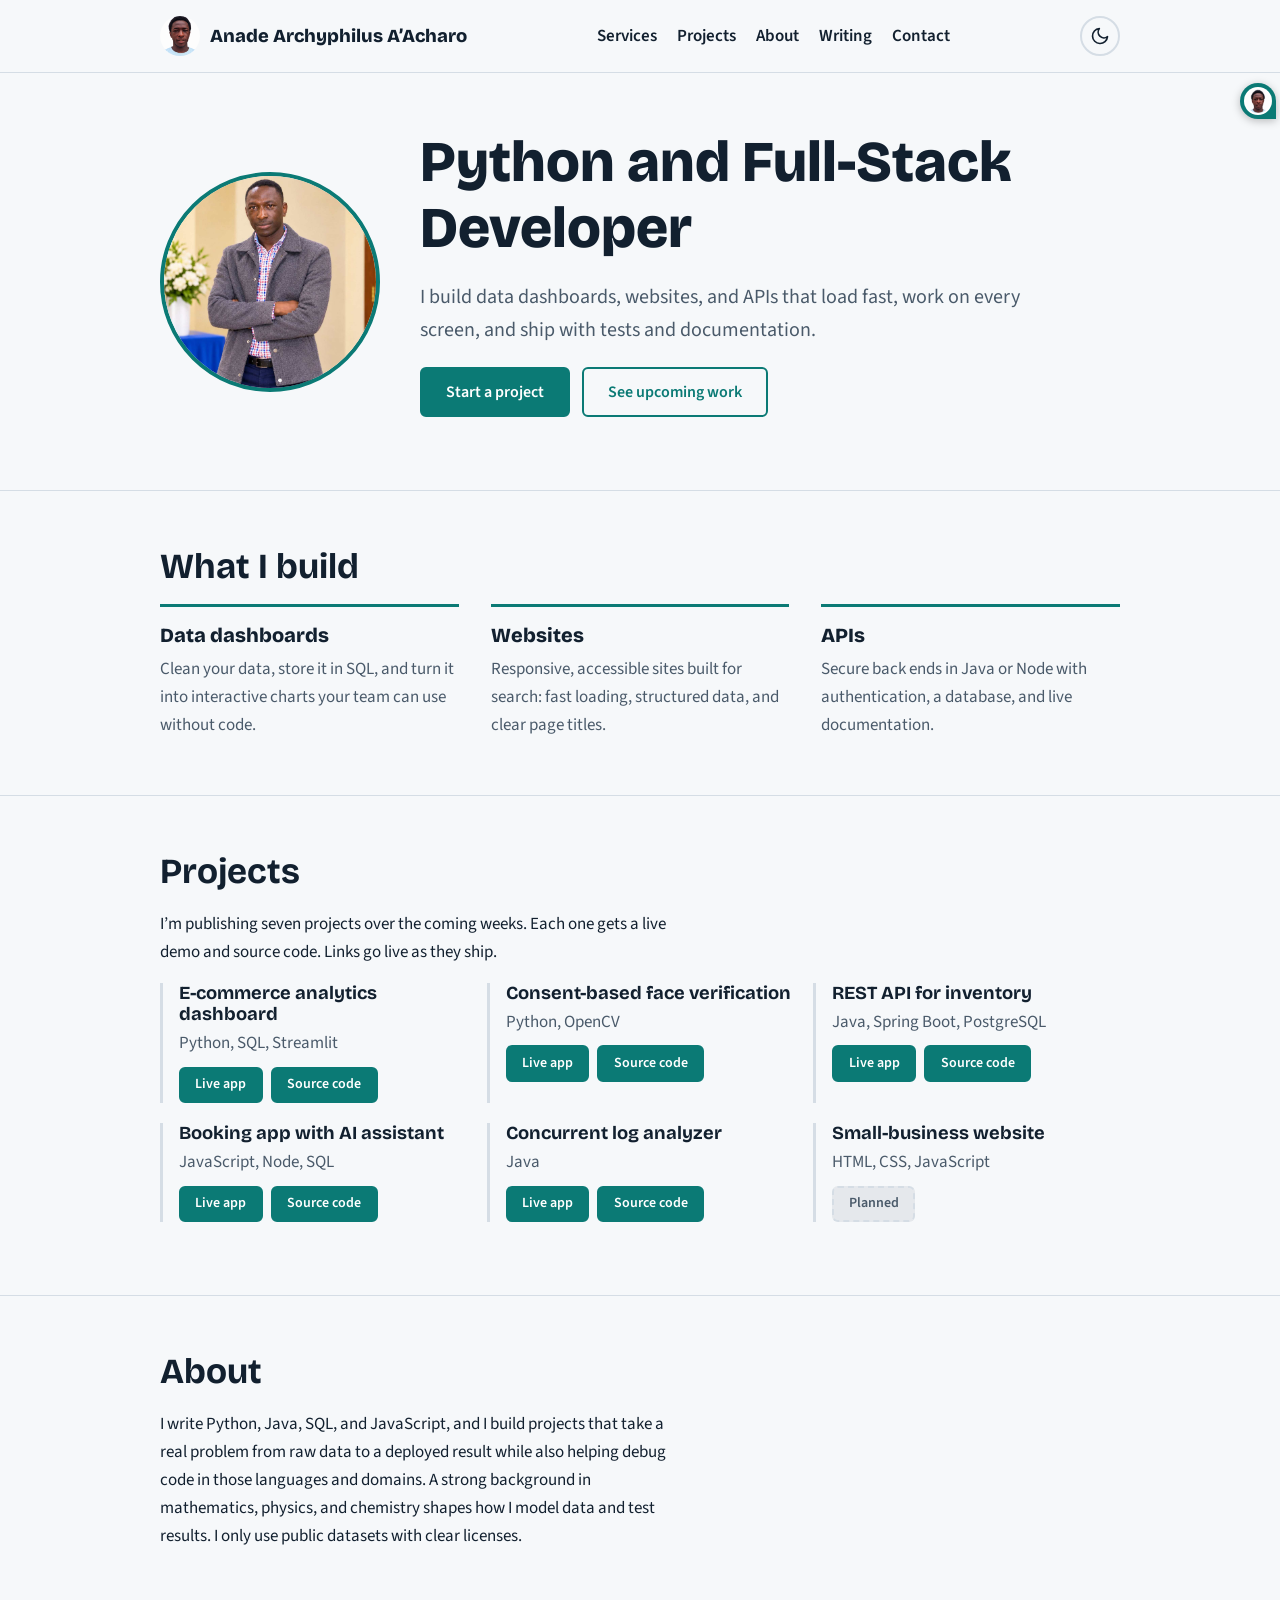
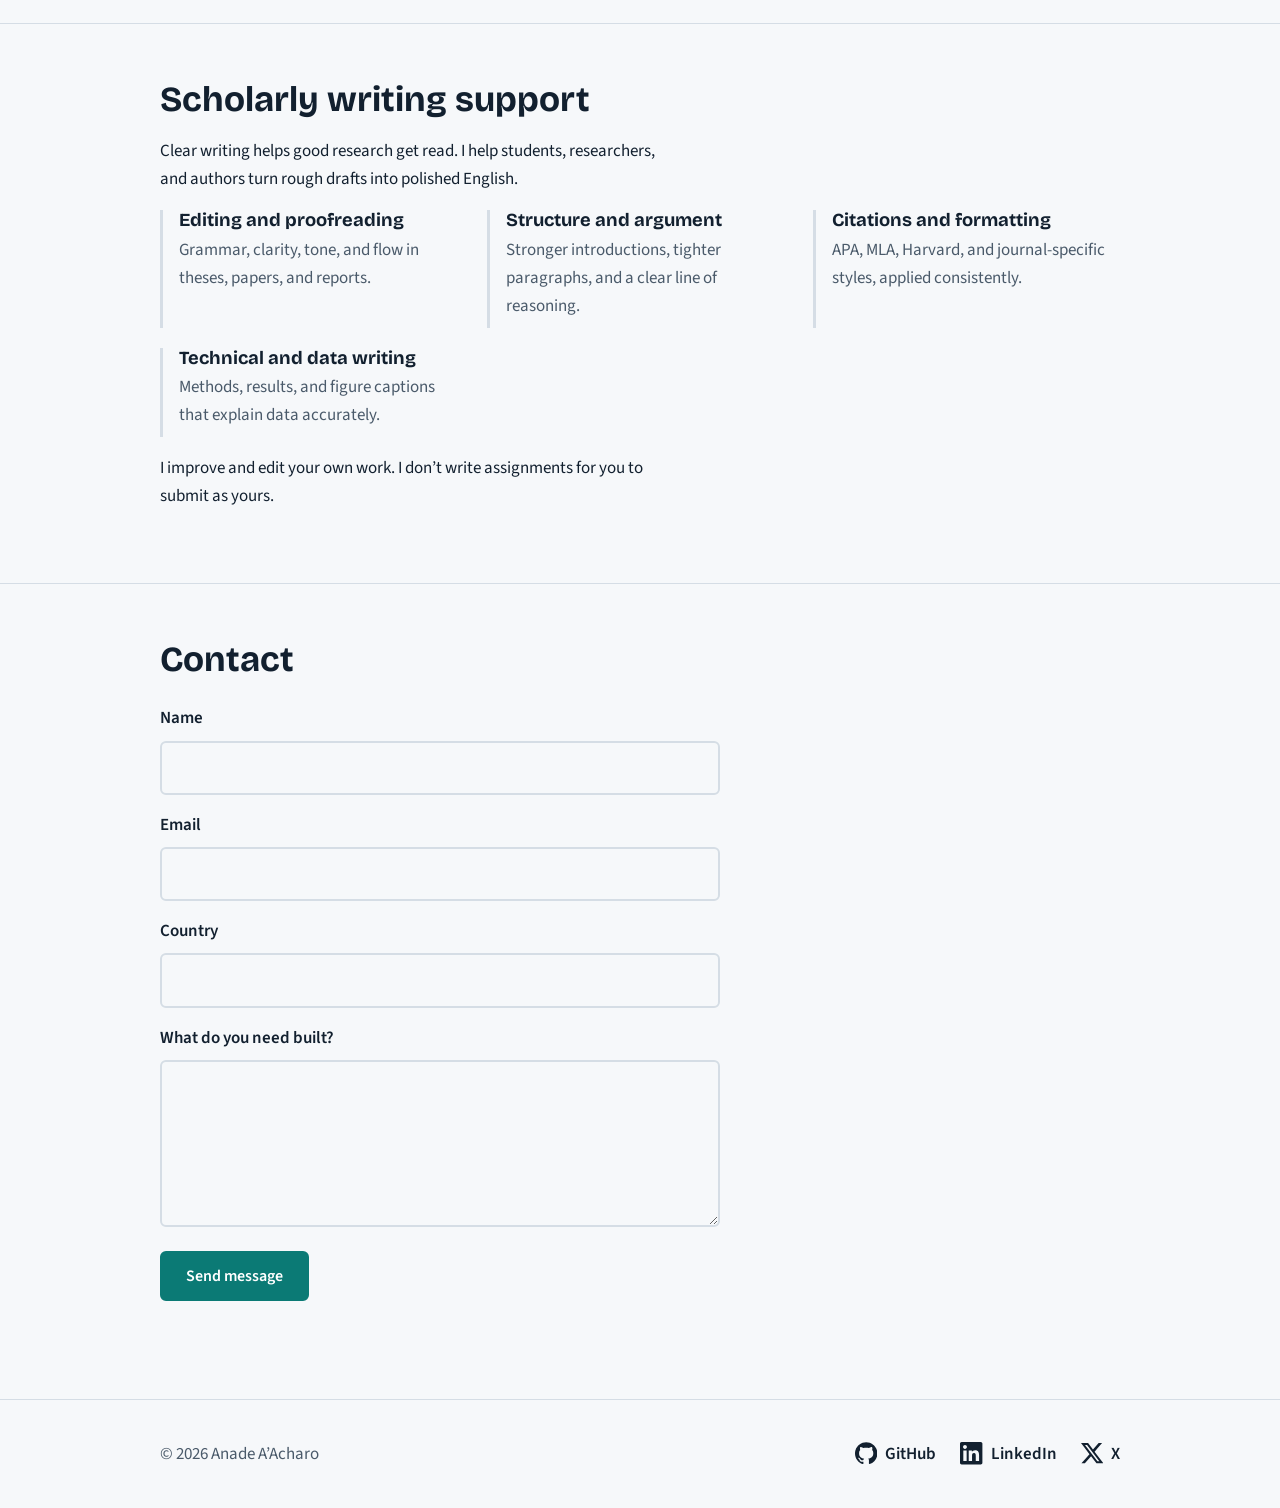
==== commit efaad108: "Send contact messages to the private PDF archive" ====
--- a/index.html
+++ b/index.html
@@ -124,11 +124,14 @@
         </div></li>
         <li><h3>REST API for inventory</h3><p>Java, Spring Boot, PostgreSQL</p>
           <div class="chips">
-           <a class="chip chip-live" href="https://inventory-api-jl5m.onrender.com/swagger-ui.html" rel="noopener">Live app</a>
+           <a class="chip chip-live" href="https://aachar-0.github.io/inventory-api/" rel="noopener">Live app</a>
            <a class="chip chip-live" href="https://github.com/AAchar-0/inventory-api" rel="noopener">Source code</a>  
           </div></li>
         <li><h3>Booking app with AI assistant</h3><p>JavaScript, Node, SQL</p>
-          <div class="chips"><span class="chip chip-progress">In progress</span></div></li>
+          <div class="chips">
+            <a class="chip chip-live" href="https://aachar-0.github.io/booking-assistant/" rel="noopener">Live app</a>
+            <a class="chip chip-live" href="https://github.com/AAchar-0/booking-assistant" rel="noopener">Source code</a>
+          </div></li>
         <li><h3>Concurrent log analyzer</h3><p>Java</p>
           <div class="chips">
              <a class="chip chip-live" href="https://log-analyzer-vjuz.onrender.com" rel="noopener">Live app</a>
@@ -168,6 +171,7 @@
         <input id="country" name="country" type="text" autocomplete="country-name">
         <label for="message">What do you need built?</label>
         <textarea id="message" name="message" rows="5" required></textarea>
+        <input type="text" name="_gotcha" style="display:none" tabindex="-1" autocomplete="off">
         <button class="btn" type="submit">Send message</button>
         <p id="form-status" role="status"></p>
       </form>
@@ -203,5 +207,6 @@
 
   <!-- defer: the script runs after the page has loaded -->
   <script src="js/script.js" defer></script>
+  <script src="js/warmup.js" defer></script>
 </body>
 </html>
--- a/css/style.css
+++ b/css/style.css
@@ -254,7 +254,7 @@
   .scroll-thumb {
     display: block;
     position: fixed; top: 0; right: 4px;   /* JavaScript moves it down with translateY */
-    width: 40px; height: 40px;
+    width: 36px; height: 36px;
     z-index: 20;
     cursor: grab;
     touch-action: none;                    /* lets the pointer drag it without the page scrolling instead */
@@ -264,15 +264,14 @@
   .scroll-thumb-disc {
     display: block; width: 100%; height: 100%;
     box-sizing: border-box;
-    border-radius: 50%;
-    background: #fff;                      /* the small white circle */
-    padding: 2px;                          /* thin white ring between the photo and the outline */
-    border: 3px solid var(--accent);       /* same colour as the hero photo border; follows light and dark mode */
+    border-radius: 50% 50% 0 50%;          /* round, with a pointed bottom-right corner like the Grammarly bubble */
+    background: var(--accent);             /* follows light and dark mode */
+    padding: 4px;                          /* room around the white circle */
     box-shadow: 0 2px 8px rgba(0, 0, 0, .25);
     transition: transform 120ms ease;
   }
   .scroll-thumb:hover .scroll-thumb-disc,
   .scroll-thumb.dragging .scroll-thumb-disc { transform: scale(1.12); }
-  .scroll-thumb img { display: block; width: 100%; height: 100%; border-radius: 50%; object-fit: cover; object-position: center 20%; }
+  .scroll-thumb img { display: block; width: 100%; height: 100%; border-radius: 50%; object-fit: cover; object-position: center 20%; background: #fff; padding: 2px; }
 }
 @media (prefers-reduced-motion: reduce) { .scroll-thumb-disc { transition: none; } }
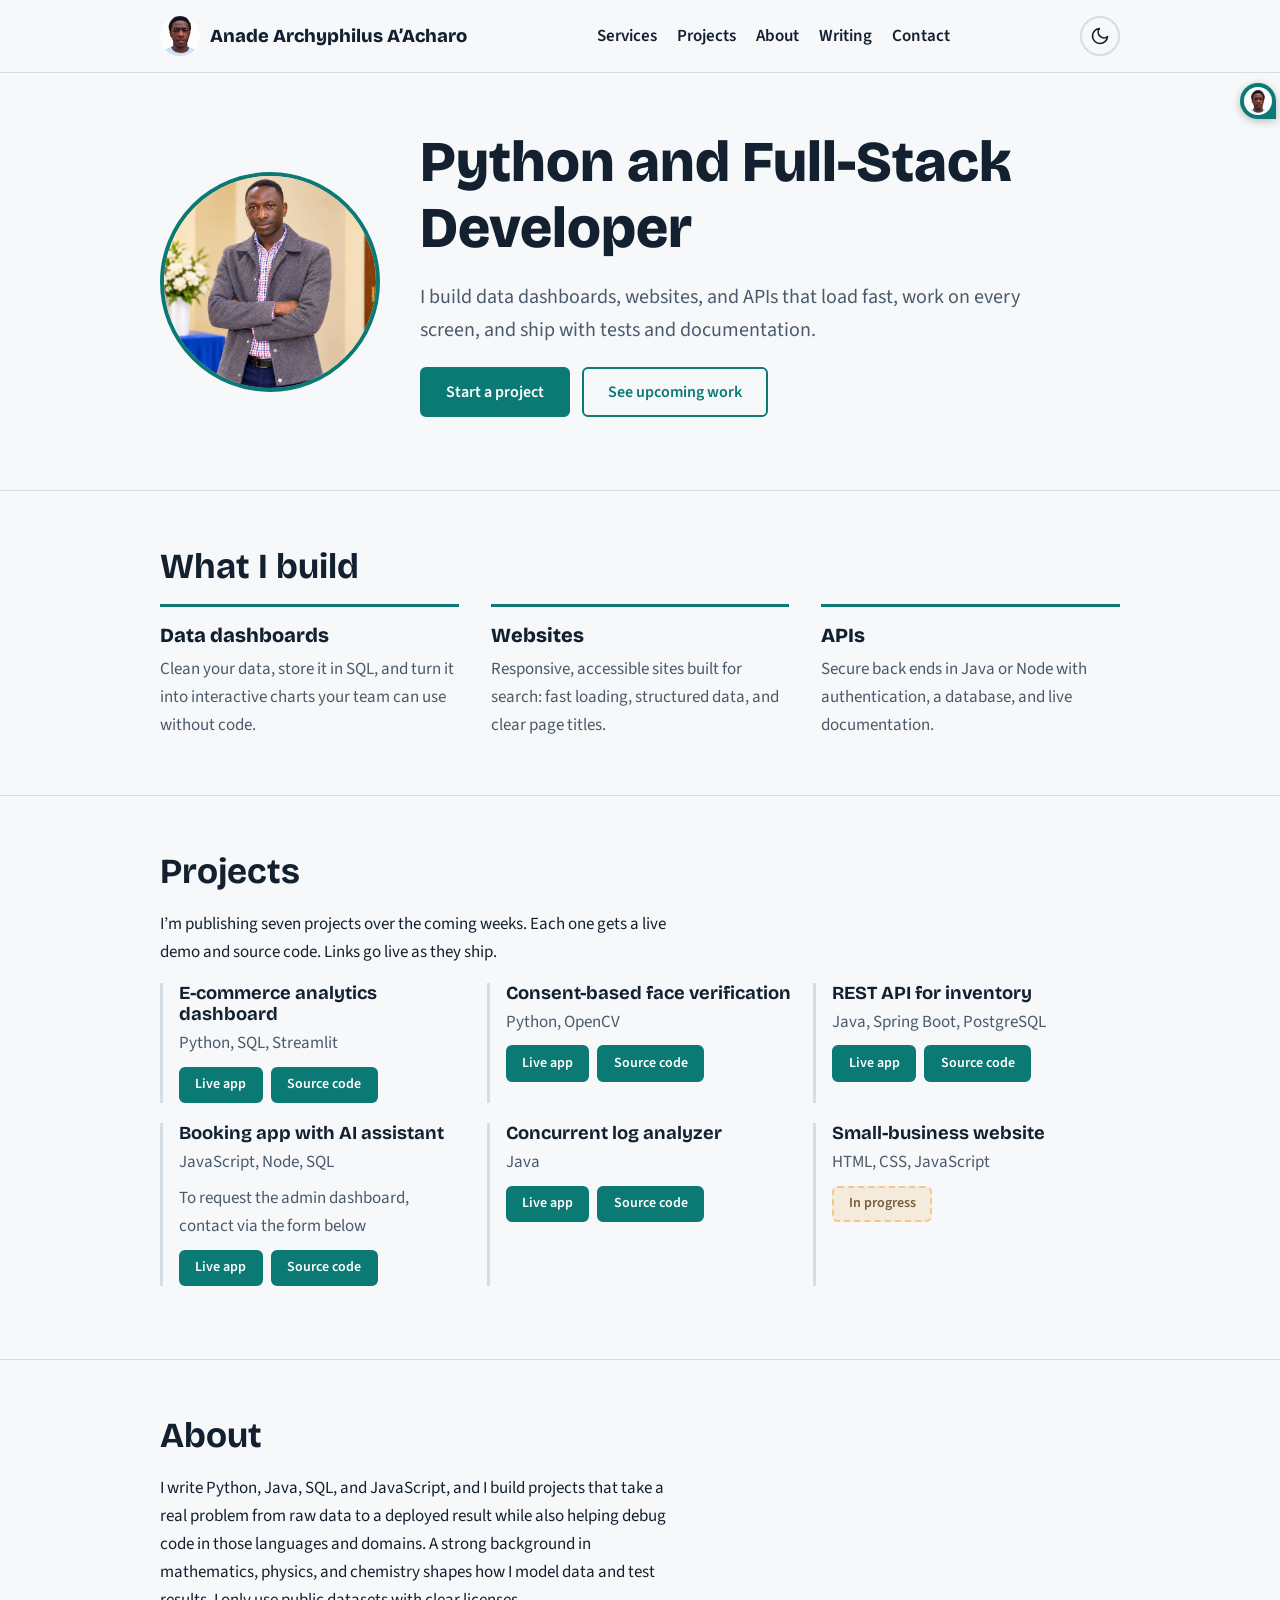
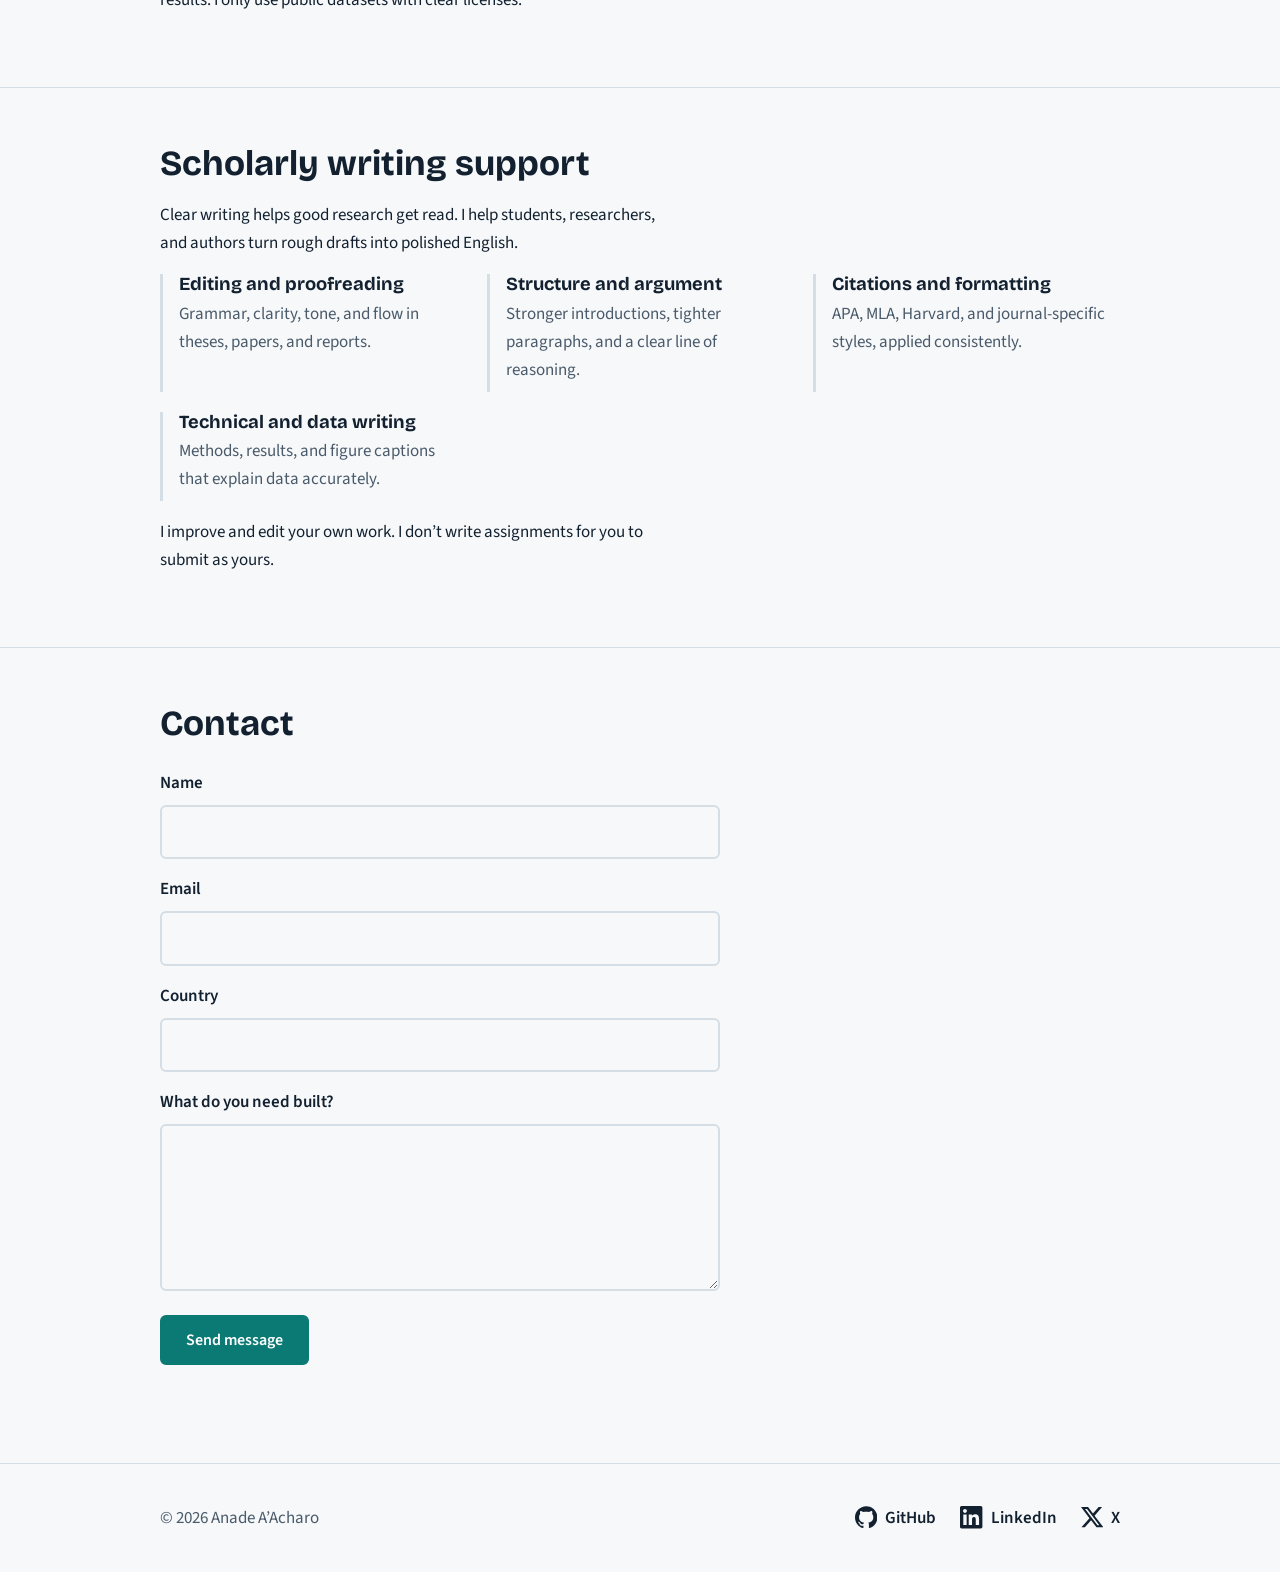
==== commit 45d2593e: "Update business website cards" ====
--- a/index.html
+++ b/index.html
@@ -128,6 +128,7 @@
            <a class="chip chip-live" href="https://github.com/AAchar-0/inventory-api" rel="noopener">Source code</a>  
           </div></li>
         <li><h3>Booking app with AI assistant</h3><p>JavaScript, Node, SQL</p>
+          <p class="note">To request the admin dashboard, contact via the form below</p>
           <div class="chips">
             <a class="chip chip-live" href="https://aachar-0.github.io/booking-assistant/" rel="noopener">Live app</a>
             <a class="chip chip-live" href="https://github.com/AAchar-0/booking-assistant" rel="noopener">Source code</a>
@@ -138,7 +139,7 @@
              <a class="chip chip-live" href="https://github.com/AAchar-0/log-analyzer" rel="noopener">Source code</a>
           </div></li>
         <li><h3>Small-business website</h3><p>HTML, CSS, JavaScript</p>
-          <div class="chips"><span class="chip chip-planned">Planned</span></div></li>
+          <div class="chips"><span class="chip chip-progress">In progress</span></div></li>
       </ul>
     </section>
 
--- a/css/style.css
+++ b/css/style.css
@@ -51,7 +51,8 @@
 h2 { font-size: clamp(1.6rem, 4vw, 2.2rem); margin: 0 0 1rem; }
 a { color: var(--accent); }
 img { max-width: 100%; height: auto; }  /* images never overflow on small screens */
-p { max-width: 65ch; }                  /* readable line length */
+p { max-width: 65ch; } 
+.note{ max-width: 50ch; }                 /* readable line length */
 
 /* Visible keyboard focus: an accessibility requirement */
 :focus-visible { outline: 3px solid var(--focus); outline-offset: 3px; }
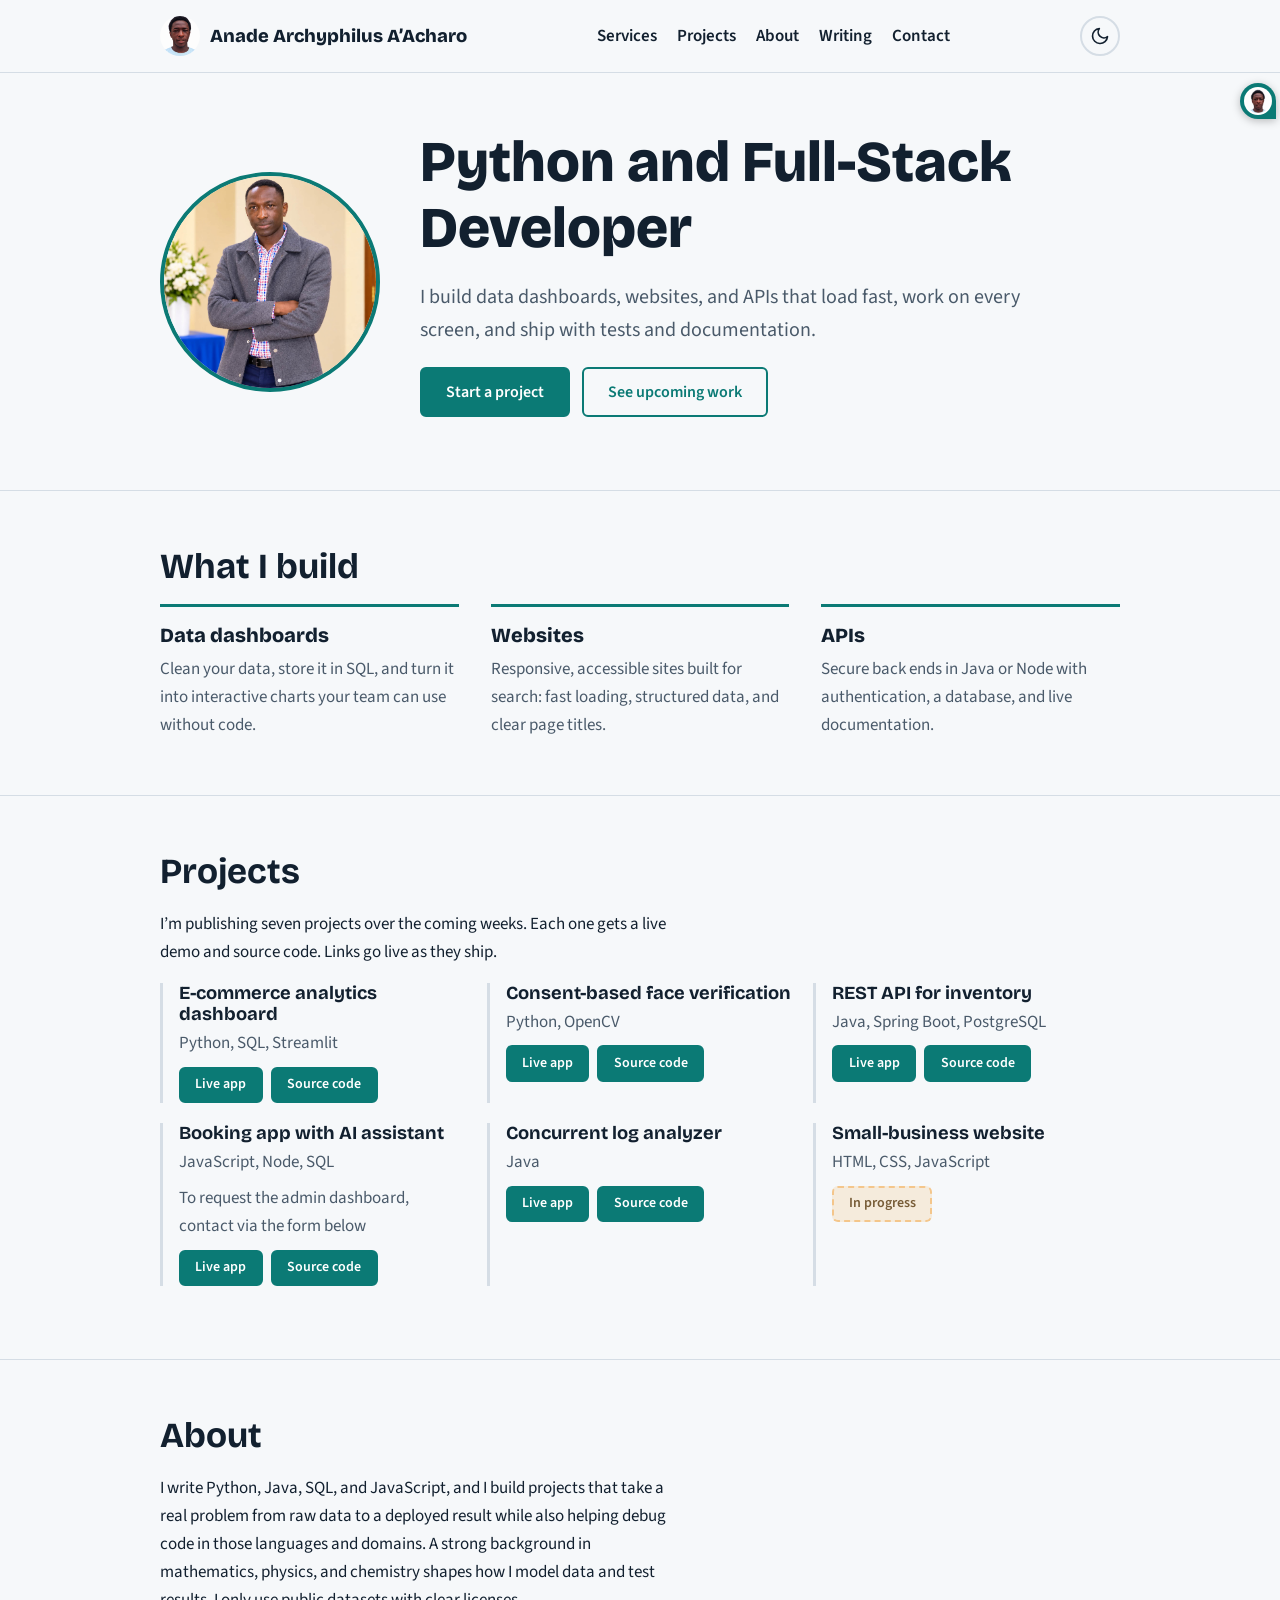
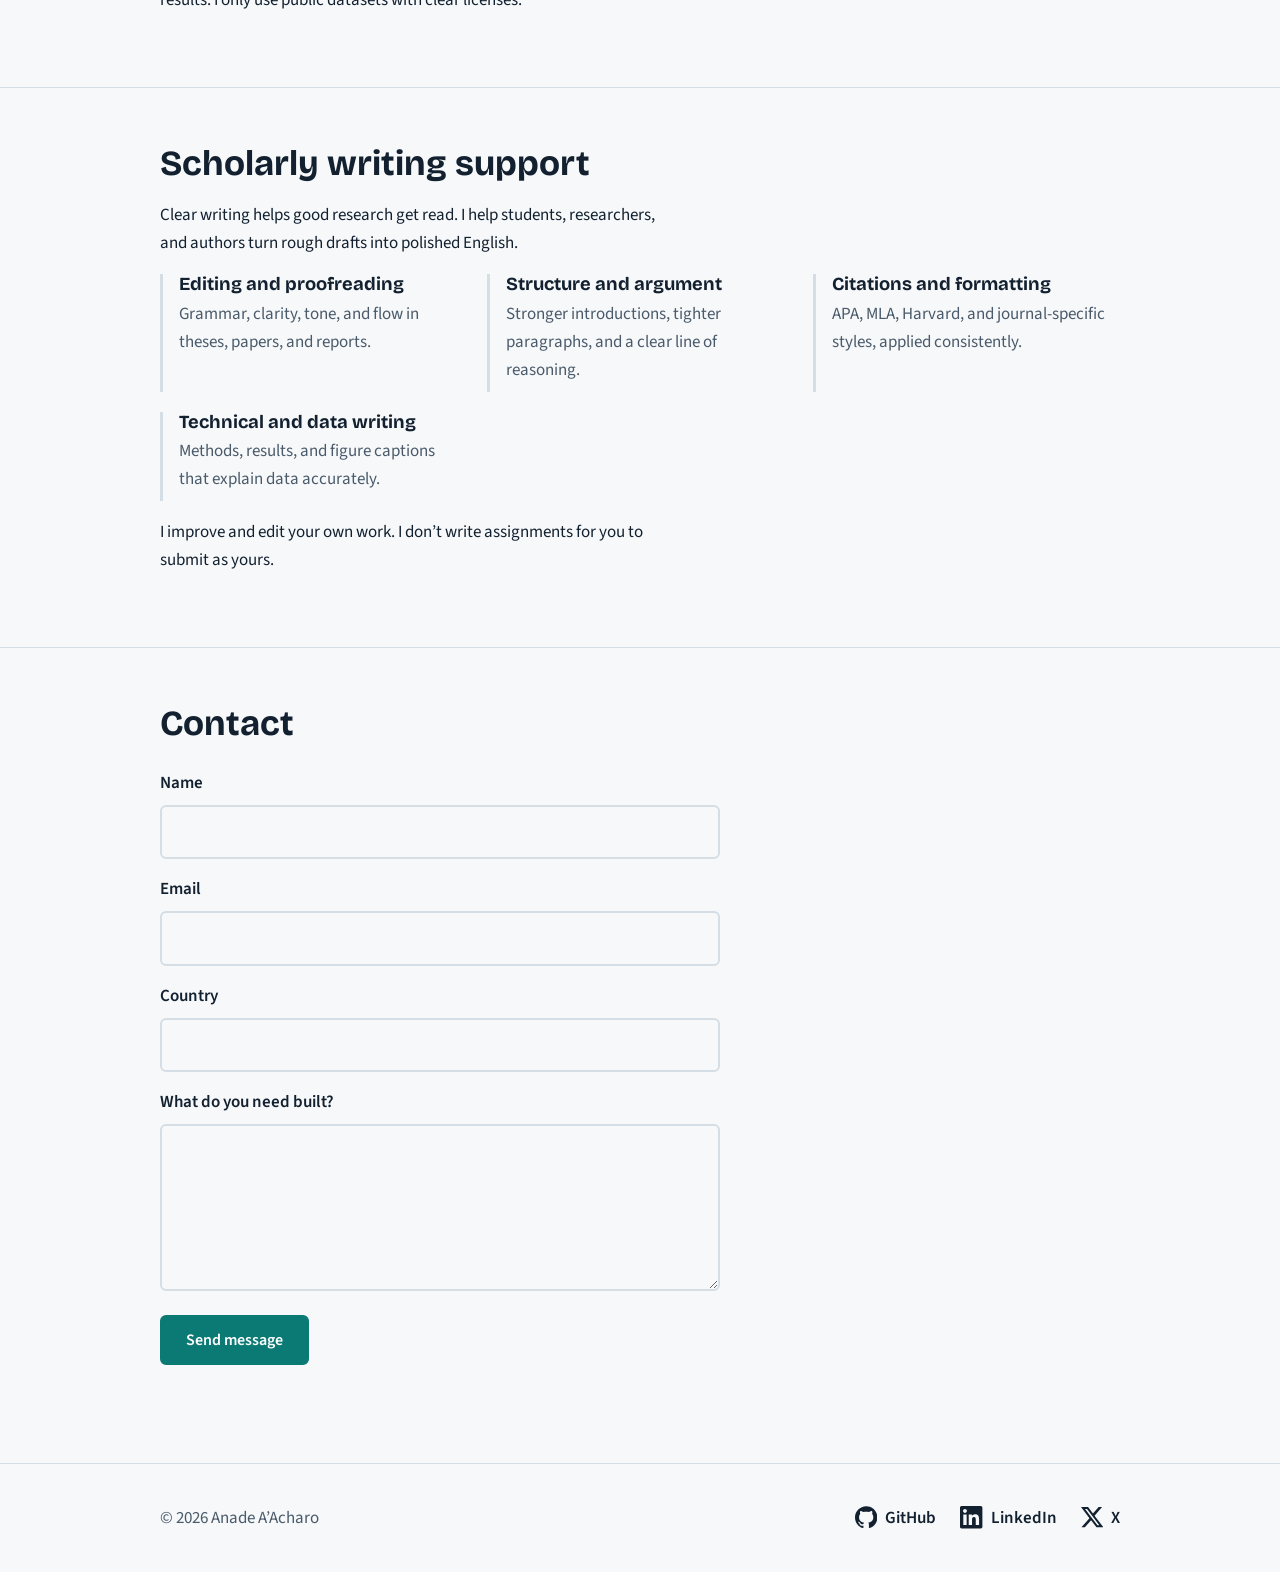
==== commit fe99a4ae: "Add archive link field and new photo" ====
--- a/index.html
+++ b/index.html
@@ -173,6 +173,7 @@
         <label for="message">What do you need built?</label>
         <textarea id="message" name="message" rows="5" required></textarea>
         <input type="text" name="_gotcha" style="display:none" tabindex="-1" autocomplete="off">
+        <input type="hidden" name="view_in_archive" value="https://contact-archive.anadeacharo.workers.dev/admin">
         <button class="btn" type="submit">Send message</button>
         <p id="form-status" role="status"></p>
       </form>
